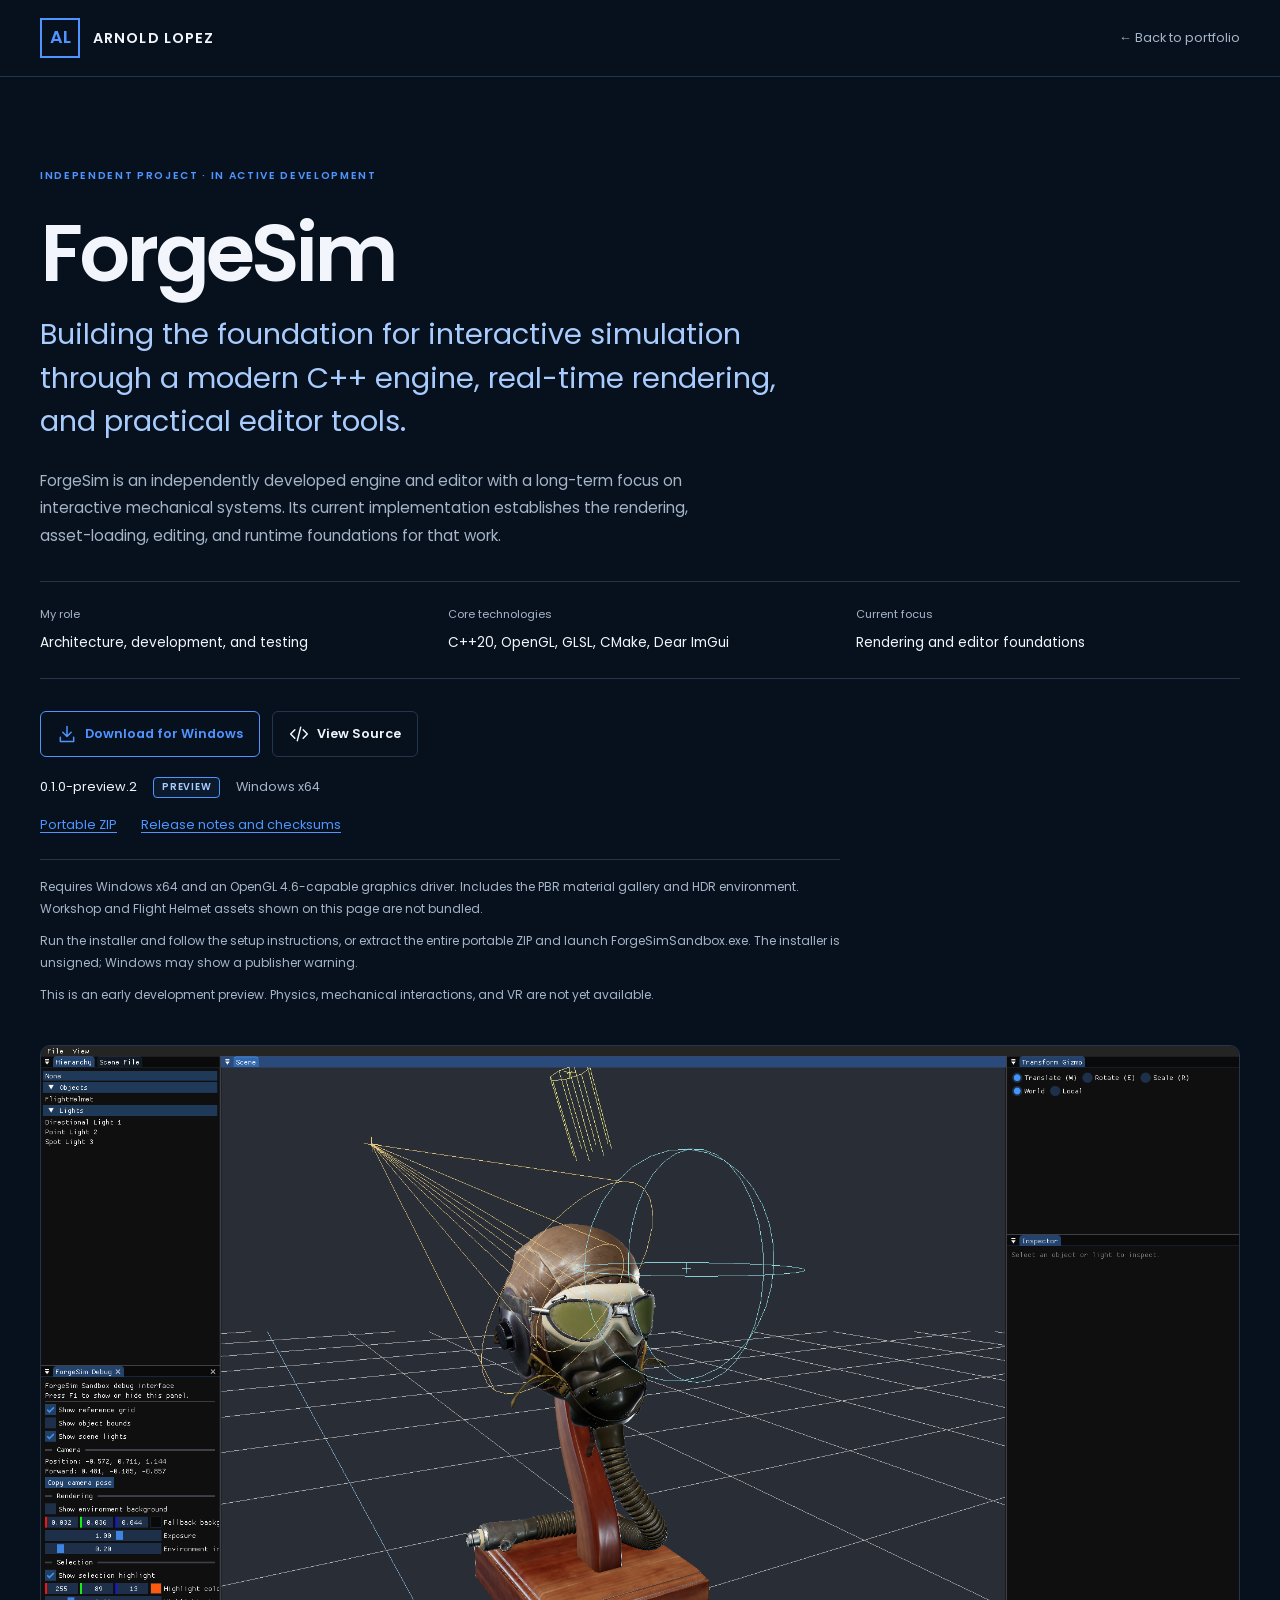
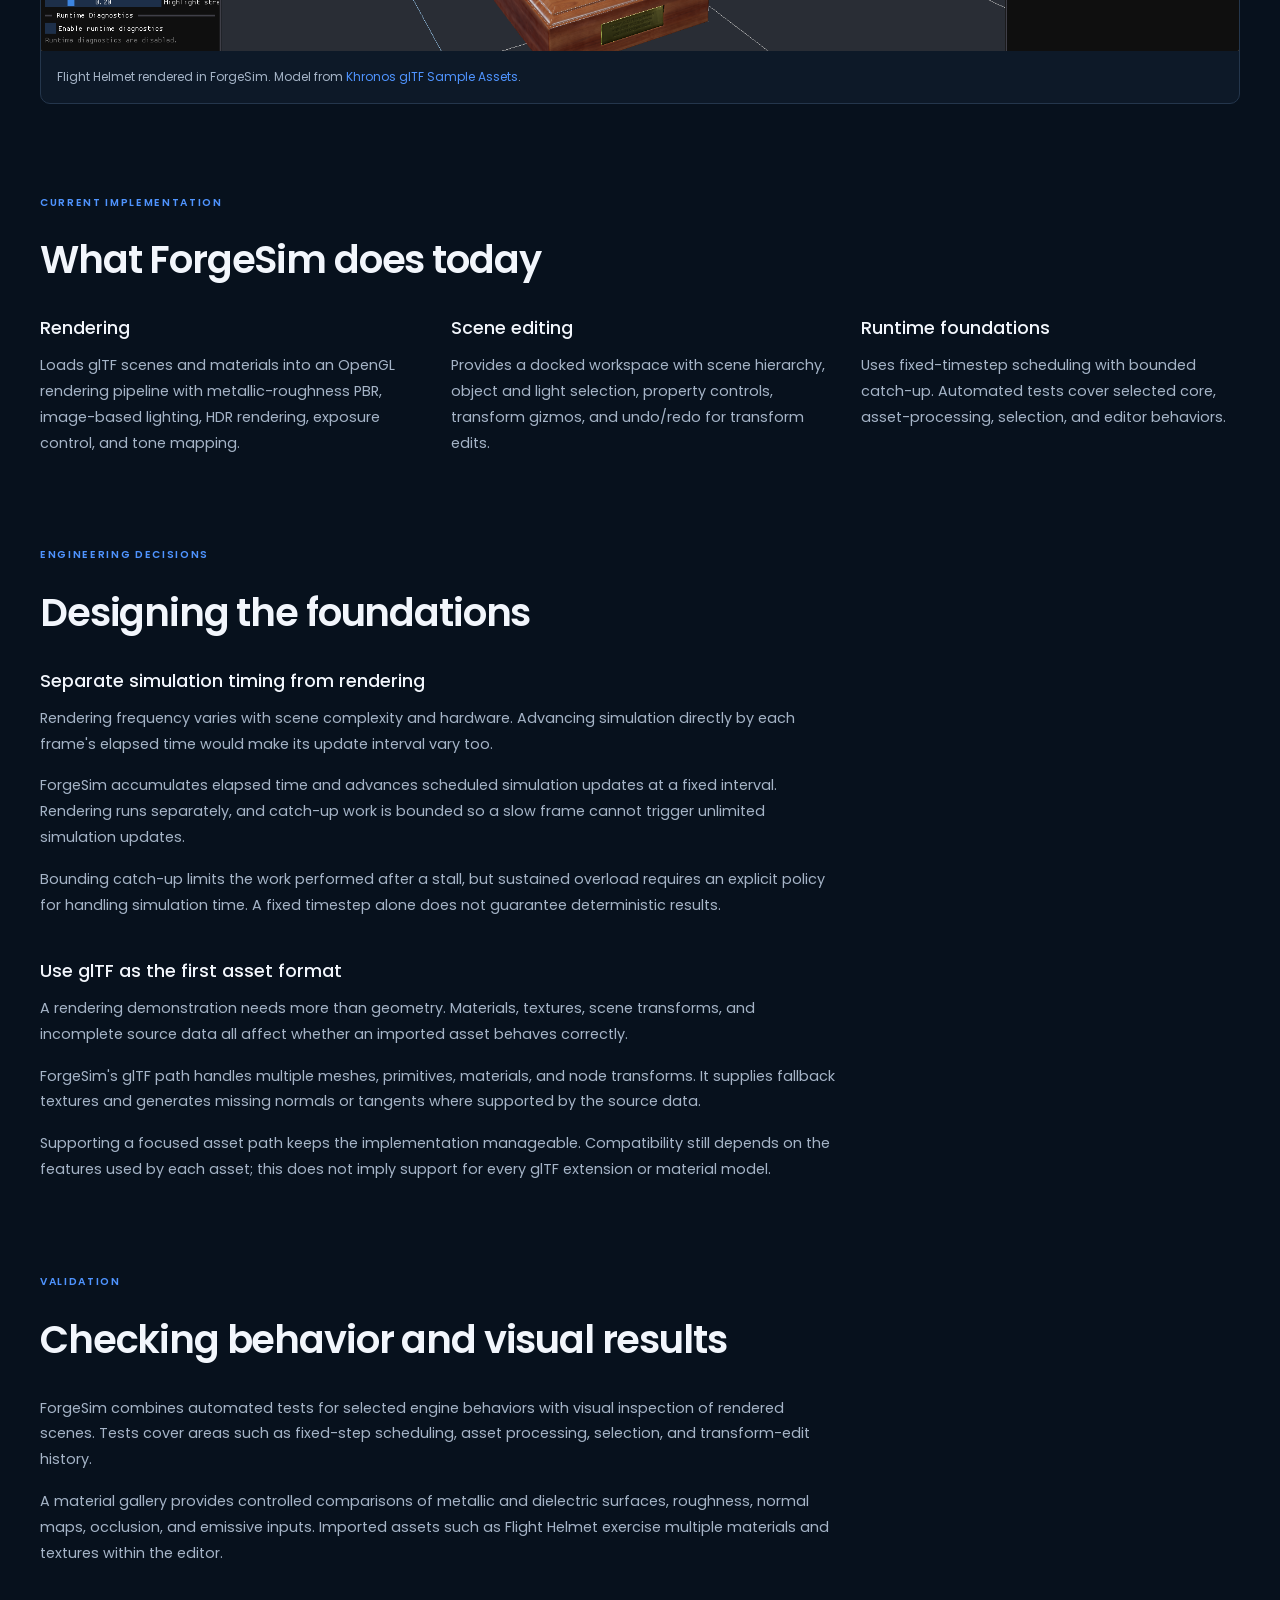
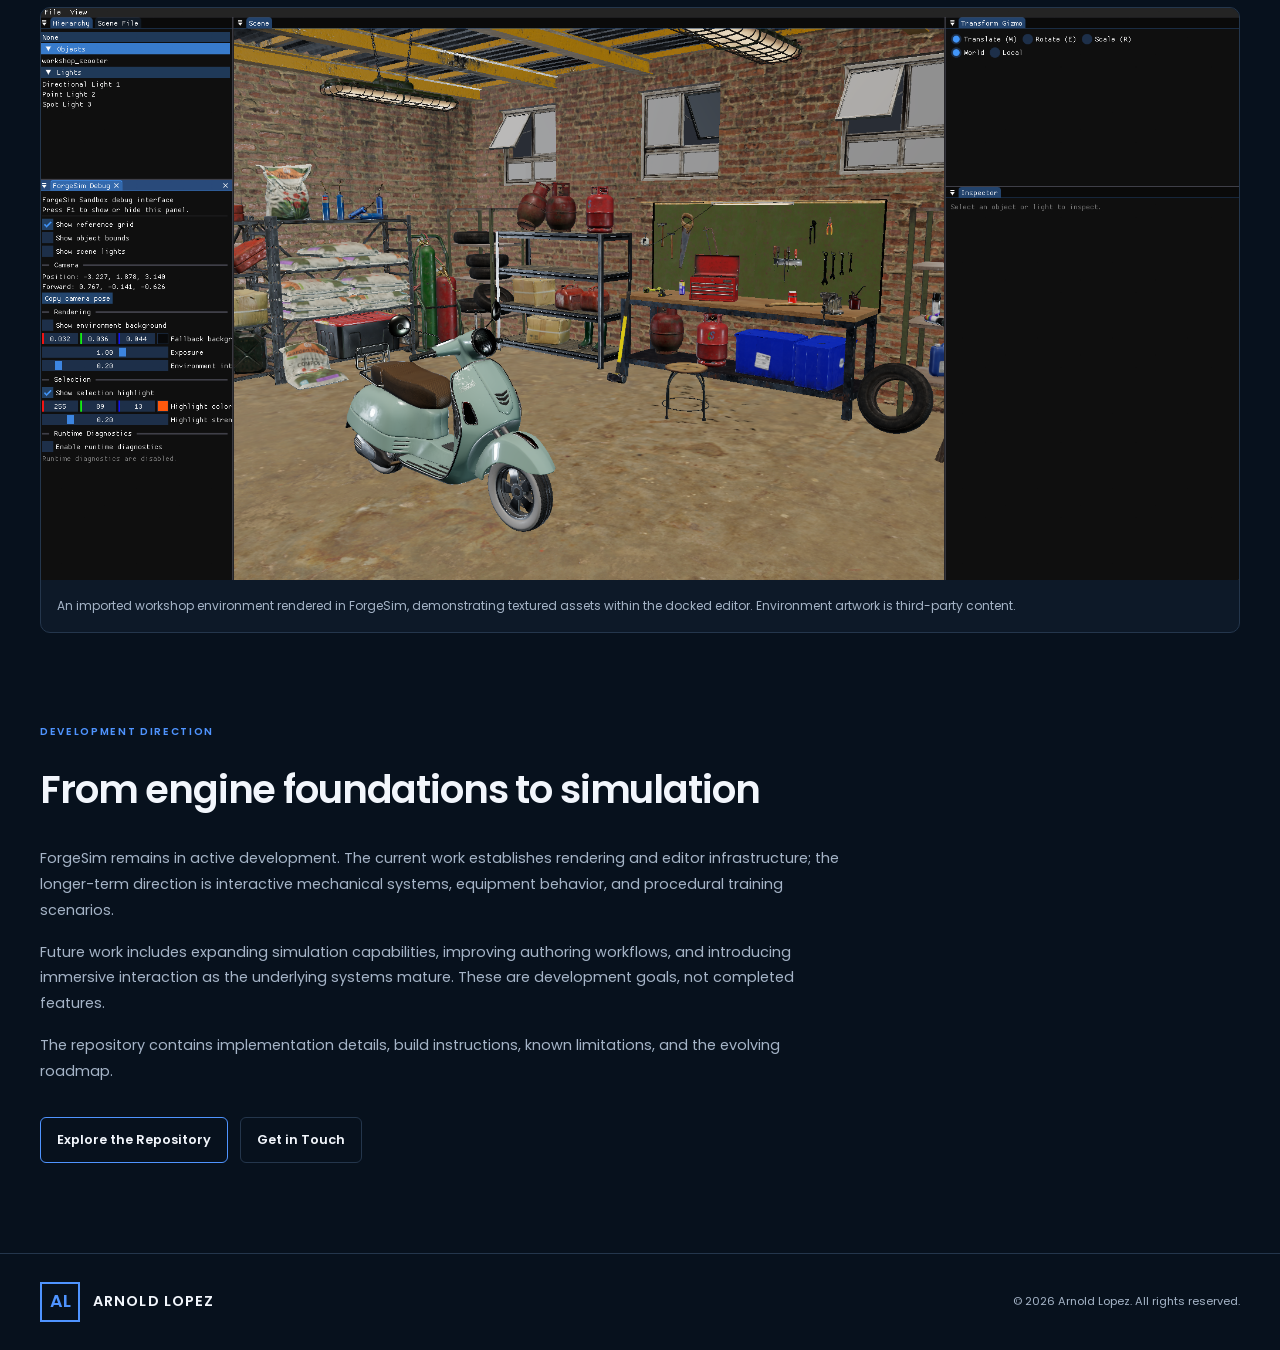
==== projects/forgesim/index.html @ 46ce9594 "Adds download button to dedicated ForgeSim page" ====
<!DOCTYPE html>
<html lang="en">
<head>
    <!-- Google tag (gtag.js) -->
    <script async src="https://www.googletagmanager.com/gtag/js?id=G-CKP7PVN714"></script>
    <script>
    window.dataLayer = window.dataLayer || [];
    function gtag(){dataLayer.push(arguments);}
    gtag('js', new Date());

    gtag('config', 'G-CKP7PVN714');
    </script>
    <meta charset="UTF-8" />
    <meta name="viewport" content="width=device-width, initial-scale=1.0" />

    <title>ForgeSim | Arnold Lopez</title>

    <meta
    name="description"
    content="Inside ForgeSim: a modern C++ real-time engine and editor exploring rendering, interactive simulation, and developer tooling."
    />

    <meta name="theme-color" content="#07111d" />

    <link
    rel="canonical"
    href="https://lopezdeveloper.net/projects/forgesim/"
    />

    <link
    rel="icon"
    href="../../assets/favicon.svg"
    type="image/svg+xml"
    />

    <link rel="stylesheet" href="../../style.css" />
    <link rel="stylesheet" href="../../mediaqueries.css" />

    <meta property="og:type" content="website" />
    <meta property="og:site_name" content="Arnold Lopez" />
    <meta property="og:title" content="ForgeSim | Arnold Lopez" />
    <meta
    property="og:description"
    content="A modern C++ engine and editor exploring real-time rendering, interactive simulation, and developer tooling."
    />
    <meta
    property="og:url"
    content="https://lopezdeveloper.net/projects/forgesim/"
    />
    <meta
    property="og:image"
    content="https://lopezdeveloper.net/assets/forgesim-workshop.png"
    />
    <meta
    property="og:image:alt"
    content="Workshop environment rendered in the ForgeSim editor."
    />

    <meta name="twitter:card" content="summary_large_image" />
    <meta name="twitter:title" content="ForgeSim | Arnold Lopez" />
    <meta
    name="twitter:description"
    content="A modern C++ engine and editor exploring rendering, simulation, and developer tooling."
    />
    <meta
    name="twitter:image"
    content="https://lopezdeveloper.net/assets/forgesim-workshop.png"
    />
    <meta
    name="twitter:image:alt"
    content="Workshop environment rendered in the ForgeSim editor."
    />
</head>

<body>
  <a class="skip-link" href="#main-content">Skip to content</a>

  <header class="site-header">
    <div class="container header-inner">
      <a
        class="brand"
        href="../../index.html#profile"
        aria-label="Arnold Lopez home"
      >
        <span class="brand-mark" aria-hidden="true">AL</span>
        <span class="brand-name">Arnold Lopez</span>
      </a>

      <a class="case-back-link" href="../../index.html#forgesim">
        <span aria-hidden="true">←</span> Back to portfolio
      </a>
    </div>
  </header>

  <main id="main-content" tabindex="-1">
    <section class="case-intro" aria-labelledby="case-title">
      <div class="container">
        <p class="section-eyebrow">
          Independent project · In active development
        </p>

        <h1 id="case-title">ForgeSim</h1>

        <p class="case-summary">
          Building the foundation for interactive simulation
          through a modern C++ engine, real-time rendering,
          and practical editor tools.
        </p>

        <p class="case-description">
          ForgeSim is an independently developed engine and editor
          with a long-term focus on interactive mechanical systems.
          Its current implementation establishes the rendering,
          asset-loading, editing, and runtime foundations for that work.
        </p>

        <dl class="case-facts">
          <div>
            <dt>My role</dt>
            <dd>Architecture, development, and testing</dd>
          </div>

          <div>
            <dt>Core technologies</dt>
            <dd>C++20, OpenGL, GLSL, CMake, Dear ImGui</dd>
          </div>

          <div>
            <dt>Current focus</dt>
            <dd>Rendering and editor foundations</dd>
          </div>
        </dl>

        <div
          id="download"
          class="download-block"
          role="region"
          aria-label="Download ForgeSim preview"
        >
          <div class="hero-actions">
            <a
              class="hero-button hero-button-primary download-button"
              href="https://github.com/L0932/ForgeSim/releases/download/v0.1.0-preview.2/ForgeSim-0.1.0-preview.2-Windows-AMD64-Setup.exe"
            >
              <svg
                class="button-icon"
                xmlns="http://www.w3.org/2000/svg"
                width="20"
                height="20"
                viewBox="0 0 24 24"
                fill="none"
                stroke="currentColor"
                stroke-width="1.8"
                stroke-linecap="round"
                stroke-linejoin="round"
                aria-hidden="true"
                focusable="false"
              >
                <path d="M12 3v12m-5-5 5 5 5-5" />
                <path d="M4 16v5h16v-5" />
              </svg>
              Download for Windows
            </a>

            <a
              class="hero-button hero-button-secondary"
              href="https://github.com/L0932/ForgeSim"
              target="_blank"
              rel="noopener noreferrer"
            >
              <svg
                class="button-icon"
                xmlns="http://www.w3.org/2000/svg"
                width="20"
                height="20"
                viewBox="0 0 24 24"
                fill="none"
                stroke="currentColor"
                stroke-width="1.8"
                stroke-linecap="round"
                stroke-linejoin="round"
                aria-hidden="true"
                focusable="false"
              >
                <path d="m7 7-5 5 5 5m10-10 5 5-5 5M14 4l-4 16" />
              </svg>
              View Source
            </a>
          </div>

          <p class="download-meta">
            <span class="download-version">0.1.0-preview.2</span>
            <span class="preview-badge">Preview</span>
            <span>Windows x64</span>
          </p>

          <ul class="download-links" aria-label="Additional download resources">
            <li>
              <a
                href="https://github.com/L0932/ForgeSim/releases/download/v0.1.0-preview.2/ForgeSim-0.1.0-preview.2-Windows-AMD64.zip"
              >
                Portable ZIP
              </a>
            </li>
            <li>
              <a
                href="https://github.com/L0932/ForgeSim/releases/tag/v0.1.0-preview.2"
                target="_blank"
                rel="noopener noreferrer"
              >
                Release notes and checksums
              </a>
            </li>
          </ul>

          <div class="download-details">
            <p>
              Requires Windows x64 and an OpenGL 4.6-capable graphics driver.
              Includes the PBR material gallery and HDR environment.
              Workshop and Flight Helmet assets shown on this page are not bundled.
            </p>

            <p>
              Run the installer and follow the setup instructions, or extract
              the entire portable ZIP and launch ForgeSimSandbox.exe.
              The installer is unsigned; Windows may show a publisher warning.
            </p>

            <p>
              This is an early development preview. Physics, mechanical
              interactions, and VR are not yet available.
            </p>
          </div>
        </div>

        <figure class="case-cover">
          <a
            class="case-image-link"
            href="../../assets/forgesim-editor.png"
            target="_blank"
            rel="noopener noreferrer"
            aria-label="Open ForgeSim Flight Helmet screenshot at full resolution in a new tab"
          >
            <img
              src="../../assets/forgesim-editor.png"
              alt="ForgeSim's docked editor displaying the Flight Helmet asset with scene hierarchy and property controls."
              fetchpriority="high"
            />
          </a>

          <figcaption>
            Flight Helmet rendered in ForgeSim.
            Model from
            <a
              href="https://github.com/KhronosGroup/glTF-Sample-Assets/tree/main/Models/FlightHelmet"
              target="_blank"
              rel="noopener noreferrer"
            >Khronos glTF Sample Assets</a>.
          </figcaption>
        </figure>
      </div>
    </section>

    <section class="case-section" aria-labelledby="capabilities-title">
      <div class="container">
        <p class="section-eyebrow">Current implementation</p>
        <h2 id="capabilities-title">What ForgeSim does today</h2>

        <div class="case-capabilities">
          <article>
            <h3>Rendering</h3>
            <p>
              Loads glTF scenes and materials into an OpenGL rendering
              pipeline with metallic-roughness PBR, image-based lighting,
              HDR rendering, exposure control, and tone mapping.
            </p>
          </article>

          <article>
            <h3>Scene editing</h3>
            <p>
              Provides a docked workspace with scene hierarchy, object
              and light selection, property controls, transform gizmos,
              and undo/redo for transform edits.
            </p>
          </article>

          <article>
            <h3>Runtime foundations</h3>
            <p>
              Uses fixed-timestep scheduling with bounded catch-up.
              Automated tests cover selected core, asset-processing,
              selection, and editor behaviors.
            </p>
          </article>
        </div>
      </div>
    </section>

    <section class="case-section" aria-labelledby="decisions-title">
      <div class="container">
        <p class="section-eyebrow">Engineering decisions</p>
        <h2 id="decisions-title">Designing the foundations</h2>

        <div class="case-decisions">
          <article class="case-decision">
            <h3>Separate simulation timing from rendering</h3>

            <p>
              Rendering frequency varies with scene complexity and
              hardware. Advancing simulation directly by each frame's
              elapsed time would make its update interval vary too.
            </p>

            <p>
              ForgeSim accumulates elapsed time and advances scheduled
              simulation updates at a fixed interval. Rendering runs
              separately, and catch-up work is bounded so a slow frame
              cannot trigger unlimited simulation updates.
            </p>

            <p>
              Bounding catch-up limits the work performed after a stall,
              but sustained overload requires an explicit policy for
              handling simulation time. A fixed timestep alone does
              not guarantee deterministic results.
            </p>
          </article>

          <article class="case-decision">
            <h3>Use glTF as the first asset format</h3>

            <p>
              A rendering demonstration needs more than geometry.
              Materials, textures, scene transforms, and incomplete
              source data all affect whether an imported asset behaves
              correctly.
            </p>

            <p>
              ForgeSim's glTF path handles multiple meshes, primitives,
              materials, and node transforms. It supplies fallback
              textures and generates missing normals or tangents
              where supported by the source data.
            </p>

            <p>
              Supporting a focused asset path keeps the implementation
              manageable. Compatibility still depends on the features
              used by each asset; this does not imply support for every
              glTF extension or material model.
            </p>
          </article>
        </div>
      </div>
    </section>

    <section class="case-section" aria-labelledby="validation-title">
      <div class="container">
        <p class="section-eyebrow">Validation</p>
        <h2 id="validation-title">Checking behavior and visual results</h2>

        <div class="case-prose">
          <p>
            ForgeSim combines automated tests for selected engine
            behaviors with visual inspection of rendered scenes.
            Tests cover areas such as fixed-step scheduling, asset
            processing, selection, and transform-edit history.
          </p>

          <p>
            A material gallery provides controlled comparisons of
            metallic and dielectric surfaces, roughness, normal maps,
            occlusion, and emissive inputs. Imported assets such as
            Flight Helmet exercise multiple materials and textures
            within the editor.
          </p>
        </div>

        <figure class="case-cover">
          <a
            class="case-image-link"
            href="../../assets/forgesim-workshop.png"
            target="_blank"
            rel="noopener noreferrer"
            aria-label="Open ForgeSim workshop screenshot at full resolution in a new tab"
          >
            <img
              src="../../assets/forgesim-workshop.png"
              alt="Workshop environment rendered in ForgeSim with a scooter, equipment, and docked editor panels."
              width="2042"
              height="975"
              loading="lazy"
            />
          </a>

          <figcaption>
            An imported workshop environment rendered in ForgeSim,
            demonstrating textured assets within the docked editor.
            Environment artwork is third-party content.
          </figcaption>
        </figure>
      </div>
    </section>

    <section class="case-section" aria-labelledby="direction-title">
      <div class="container">
        <p class="section-eyebrow">Development direction</p>
        <h2 id="direction-title">From engine foundations to simulation</h2>

        <div class="case-prose">
          <p>
            ForgeSim remains in active development. The current work
            establishes rendering and editor infrastructure; the
            longer-term direction is interactive mechanical systems,
            equipment behavior, and procedural training scenarios.
          </p>

          <p>
            Future work includes expanding simulation capabilities,
            improving authoring workflows, and introducing immersive
            interaction as the underlying systems mature. These are
            development goals, not completed features.
          </p>

          <p>
            The repository contains implementation details, build
            instructions, known limitations, and the evolving roadmap.
          </p>
        </div>

        <div class="hero-actions case-actions">
          <a
            class="hero-button hero-button-primary"
            href="https://github.com/L0932/ForgeSim"
            target="_blank"
            rel="noopener noreferrer"
          >
            Explore the Repository
          </a>

          <a
            class="hero-button hero-button-secondary"
            href="../../index.html#contact"
          >
            Get in Touch
          </a>
        </div>
      </div>
    </section>
  </main>

  <footer class="site-footer">
    <div class="container footer-inner">
      <a class="brand" href="../../index.html#profile">
        <span class="brand-mark" aria-hidden="true">AL</span>
        <span class="brand-name">Arnold Lopez</span>
      </a>

      <p class="footer-copyright">
        © 2026 Arnold Lopez. All rights reserved.
      </p>
    </div>
  </footer>
</body>
</html>
---- style.css ----
/* GENERAL */
@import url("https://fonts.googleapis.com/css2?family=Poppins:wght@300;400;500;600&display=swap");

:root {
  --color-bg: #07111d;
  --color-surface: #0d1928;
  --color-border: #24364c;
  --color-text: #f2f6fc;
  --color-muted: #a5b4c7;
  --color-accent: #4f94ff;
  --color-highlight: #a9ccff;

  --content-width: 1200px;
  --panel-radius: 10px;
}

* {
  margin: 0;
  padding: 0;
}

*,
*::before,
*::after {
  box-sizing: border-box;
}

html {
  scroll-behavior: smooth;
}

body {
  font-family: "Poppins", sans-serif;
  background: var(--color-bg);
  color: var(--color-text);
}

p {
  color: var(--color-muted);
}

a {
  color: var(--color-accent);
  text-decoration: none;
}

a:hover {
  color: var(--color-text);
  text-decoration: underline;
  text-underline-offset: 0.2em;
}

section {
  scroll-margin-top: 6rem;
}

.container {
  width: min(var(--content-width), calc(100% - 3rem));
  margin-inline: auto;
}

:focus-visible {
  outline: 2px solid var(--color-accent);
  outline-offset: 4px;
}

.section-eyebrow {
  margin-bottom: 1.5rem;
  color: var(--color-accent);
  font-size: 0.65rem;
  font-weight: 600;
  letter-spacing: 0.16em;
  line-height: 1.8;
  text-transform: uppercase;
}

/* HEADER */
.site-header {
  position: sticky;
  top: 0;
  z-index: 1000;
  background: var(--color-bg);
  border-bottom: 1px solid var(--color-border);
}

.header-inner {
  min-height: 76px;
  display: flex;
  align-items: center;
  justify-content: space-between;
  gap: 1.5rem;
}

.brand {
  display: inline-flex;
  align-items: center;
  gap: 0.8rem;
  color: var(--color-text);
}

.brand:hover {
  color: var(--color-text);
  text-decoration: none;
}

.brand-mark {
  display: grid;
  place-items: center;
  flex-shrink: 0;
  width: 40px;
  aspect-ratio: 1;
  border: 2px solid var(--color-accent);
  color: var(--color-accent);
  font-size: 1.1rem;
  font-weight: 600;
  line-height: 1;
}

.brand-name {
  font-size: 0.9rem;
  font-weight: 600;
  letter-spacing: 0.08em;
  text-transform: uppercase;
}

.primary-navigation {
  display: flex;
  align-items: center;
  gap: 1.75rem;
}

.primary-navigation a {
  color: var(--color-muted);
  font-size: 0.9rem;
}

.primary-navigation a:hover {
  color: var(--color-text);
  text-decoration: none;
}

.menu-toggle {
  padding: 0.5rem 0.75rem;
  border: 1px solid var(--color-border);
  border-radius: 6px;
  background: var(--color-surface);
  color: var(--color-text);
  font: inherit;
  cursor: pointer;
}

.menu-toggle[hidden],
.primary-navigation[hidden] {
  display: none;
}

/* SHARED BUTTONS */
.hero-button {
  display: inline-flex;
  align-items: center;
  justify-content: center;
  gap: 0.5rem;
  min-height: 46px;
  padding: 0.75rem 1rem;
  border: 1px solid transparent;
  border-radius: 6px;
  font-size: 0.8rem;
  font-weight: 600;
}

.hero-button-primary {
  border-color: var(--color-accent);
  background: transparent;
  color: var(--color-text);
}

.hero-button-primary:hover {
  border-color: #80b2ff;
  background: rgb(79 148 255 / 12%);
  color: var(--color-text);
  text-decoration: none;
}

.hero-button-secondary {
  border-color: var(--color-border);
  color: var(--color-text);
}

.hero-button-secondary:hover {
  border-color: var(--color-accent);
  background: var(--color-surface);
  color: var(--color-text);
  text-decoration: none;
}

/* HERO */
.hero {
  margin: 0;
  min-height: auto;
  height: auto;
  padding-block: clamp(3rem, 8vw, 7rem);
}

.hero-layout {
  display: grid;
  grid-template-columns: minmax(0, 0.9fr) minmax(0, 1.1fr);
  align-items: center;
  gap: clamp(2rem, 5vw, 4rem);
}

.hero-copy {
  min-width: 0;
}

.hero-eyebrow {
  margin-bottom: 1.25rem;
  color: var(--color-accent);
  font-size: 0.65rem;
  font-weight: 600;
  letter-spacing: 0.14em;
  line-height: 1.8;
  text-transform: uppercase;
}

.hero h1 {
  margin-bottom: 0.75rem;
  font-size: clamp(2.5rem, 4.5vw, 4rem);
  font-weight: 600;
  letter-spacing: -0.045em;
  line-height: 1.1;
}

.hero-role {
  margin-bottom: 1.25rem;
  color: var(--color-highlight);
  font-size: clamp(1.25rem, 2.2vw, 1.8rem);
  font-weight: 500;
  line-height: 1.3;
}

.hero-description {
  max-width: 52ch;
  margin-bottom: 1.75rem;
  font-size: 0.95rem;
  line-height: 1.8;
}

.hero-actions {
  display: flex;
  flex-wrap: wrap;
  gap: 0.75rem;
}

.hero-socials {
  display: flex;
  gap: 1.25rem;
  margin-top: 1.5rem;
}

.hero-socials a {
  color: var(--color-muted);
  font-size: 0.8rem;
}

.hero-socials a:hover {
  color: var(--color-text);
  text-decoration: none;
}

.hero-preview {
  min-width: 0;
  margin: 0;
  overflow: hidden;
  border: 1px solid var(--color-border);
  border-radius: var(--panel-radius);
  background: var(--color-surface);
  box-shadow: 0 24px 64px rgb(0 0 0 / 25%);
}

.preview-header {
  display: flex;
  align-items: center;
  justify-content: space-between;
  gap: 1rem;
  padding: 0.75rem 1rem;
  border-bottom: 1px solid var(--color-border);
  font-size: 0.75rem;
  font-weight: 500;
}

.preview-status {
  color: var(--color-muted);
  font-size: 0.65rem;
}

.hero-preview img {
  display: block;
  width: 100%;
  height: auto;
}

.hero-preview figcaption {
  padding: 0.75rem 1rem;
  border-top: 1px solid var(--color-border);
  color: var(--color-muted);
  font-size: 0.65rem;
  line-height: 1.6;
}

/* TECHNOLOGIES */
.technology-strip {
  border-block: 1px solid var(--color-border);
  background: var(--color-surface);
}

.technology-strip-inner {
  display: flex;
  align-items: center;
  gap: 2rem;
  padding-block: 1.25rem;
}

.technology-label {
  flex: 0 0 150px;
  font-size: 0.65rem;
  font-weight: 500;
  letter-spacing: 0.12em;
  line-height: 1.6;
  text-transform: uppercase;
}

.technology-list {
  display: flex;
  flex-wrap: wrap;
  align-items: center;
  justify-content: space-between;
  gap: 1.25rem 1.75rem;
  min-width: 0;
  margin: 0;
  padding: 0;
  list-style: none;
}

.technology-list li {
  display: inline-flex;
  align-items: center;
  gap: 0.5rem;
  color: var(--color-text);
  font-size: 0.85rem;
  font-weight: 500;
  white-space: nowrap;
}

.technology-list img {
  display: block;
  width: 28px;
  height: 28px;
  object-fit: contain;
  flex-shrink: 0;
}

/* FEATURED PROJECT */
.featured-project {
  margin: 0;
  min-height: auto;
  height: auto;
  padding-block: clamp(3rem, 7vw, 6rem);
}

.featured-project-layout {
  display: grid;
  grid-template-columns: minmax(0, 0.8fr) minmax(0, 1.2fr);
  align-items: center;
  gap: clamp(2rem, 5vw, 4rem);
}

.featured-project-copy {
  min-width: 0;
}

.featured-project-copy h2 {
  margin-bottom: 0.75rem;
  font-size: clamp(2rem, 4vw, 3rem);
  font-weight: 600;
  letter-spacing: -0.04em;
  line-height: 1.15;
}

.project-status {
  margin-bottom: 1rem;
  color: var(--color-highlight);
  font-size: 0.8rem;
}

.featured-project-description {
  margin-bottom: 1.5rem;
  font-size: 0.9rem;
  line-height: 1.8;
}

.featured-project-image {
  min-width: 0;
  margin: 0;
  overflow: hidden;
  border: 1px solid var(--color-border);
  border-radius: var(--panel-radius);
  background: var(--color-surface);
}

.featured-project-image img {
  display: block;
  width: 100%;
  height: auto;
}

.featured-project-image figcaption {
  padding: 0.75rem 1rem;
  color: var(--color-muted);
  font-size: 0.65rem;
  line-height: 1.7;
}

.featured-project-image a {
  color: var(--color-highlight);
}

.featured-project-image a:hover {
  color: var(--color-text);
}

.project-highlights {
  display: grid;
  grid-template-columns: repeat(3, minmax(0, 1fr));
  gap: 2rem;
  margin-top: 3rem;
  padding-top: 1.75rem;
  border-top: 1px solid var(--color-border);
}

.project-highlight {
  min-width: 0;
  padding: 0;
  border: 0;
}

.project-highlight h3 {
  margin-bottom: 0.5rem;
  font-size: 1rem;
  font-weight: 500;
}

.project-highlight p {
  font-size: 0.8rem;
  line-height: 1.8;
}

/* PROFESSIONAL EXPERIENCE */
#experience.professional-experience {
  margin: 0;
  min-height: auto;
  height: auto;
  padding-block: 0 clamp(3rem, 7vw, 6rem);
}

.experience-grid {
  display: grid;
  grid-template-columns: repeat(2, minmax(0, 1fr));
  gap: 2rem;
}

#experience .experience-entry {
  display: block;
  min-width: 0;
  padding: 1.75rem;
  border: 1px solid var(--color-border);
  border-radius: var(--panel-radius);
  background: var(--color-surface);
  text-align: left;
}

.experience-entry h2 {
  margin-bottom: 0.75rem;
  font-size: 1.2rem;
  font-weight: 500;
  line-height: 1.4;
}

.experience-entry .experience-focus {
  margin-bottom: 1.25rem;
  color: var(--color-highlight);
  font-size: 0.75rem;
  line-height: 1.7;
}

.experience-entry p {
  font-size: 0.85rem;
  line-height: 1.8;
}

.experience-entry p + p {
  margin-top: 0.75rem;
}

/* EARLIER PROJECTS */
#projects.earlier-projects {
  margin: 0;
  min-height: auto;
  height: auto;
  padding-block: 0 clamp(3rem, 7vw, 6rem);
}

.earlier-project-grid {
  display: grid;
  grid-template-columns: repeat(2, minmax(0, 1fr));
  gap: 1.5rem;
}

.earlier-project-card {
  display: flex;
  flex-direction: column;
  min-width: 0;
  overflow: hidden;
  border: 1px solid var(--color-border);
  border-radius: var(--panel-radius);
  background: var(--color-surface);
}

.earlier-project-image {
  display: block;
  flex-shrink: 0;
  width: 100%;
  height: 160px;
  min-height: 0;
  aspect-ratio: auto;
  object-fit: cover;
  border-right: 0;
  border-bottom: 1px solid var(--color-border);
}

.earlier-project-copy {
  flex: 1;
  min-width: 0;
  padding: 1.25rem;
}

.earlier-project-copy h2 {
  margin-bottom: 0.75rem;
  font-size: 1.25rem;
  font-weight: 500;
  line-height: 1.3;
}

.earlier-project-copy p {
  margin-bottom: 1.25rem;
  font-size: 0.85rem;
  line-height: 1.8;
}

.project-links {
  display: flex;
  flex-wrap: wrap;
  gap: 1rem 1.5rem;
}

.project-links a {
  color: var(--color-highlight);
  font-size: 0.8rem;
  font-weight: 500;
}

.project-links a:hover {
  color: var(--color-text);
}

/* SERVICES */
.services-section {
  margin: 0;
  min-height: auto;
  height: auto;
  padding-block: 0 clamp(3rem, 7vw, 6rem);
}

.services-heading {
  margin-bottom: 0.75rem;
  font-size: clamp(1.75rem, 3vw, 2.5rem);
  font-weight: 600;
  letter-spacing: -0.03em;
  line-height: 1.2;
}

.services-intro {
  max-width: 60ch;
  margin-bottom: 2rem;
  font-size: 0.9rem;
  line-height: 1.8;
}

.services-grid {
  display: grid;
  grid-template-columns: repeat(3, minmax(0, 1fr));
  gap: 1.5rem;
  margin-bottom: 2rem;
}

.service-card {
  display: block;
  min-width: 0;
  padding: 1.5rem;
  border: 1px solid var(--color-border);
  border-radius: var(--panel-radius);
  background: var(--color-surface);
  text-align: left;
}

.service-card h3 {
  margin-bottom: 0.75rem;
  font-size: 1.05rem;
  font-weight: 500;
  line-height: 1.4;
}

.service-card p,
.service-card li {
  color: var(--color-muted);
  font-size: 0.8rem;
  line-height: 1.8;
}

.service-card ul {
  display: grid;
  gap: 0.5rem;
  margin-top: 1.25rem;
  padding-left: 1.1rem;
}

.service-card li::marker {
  color: var(--color-accent);
}

/* ABOUT */
#about.about-section {
  margin: 0;
  min-height: auto;
  height: auto;
  padding: 0 0 clamp(3rem, 7vw, 6rem);
}

.about-layout {
  display: grid;
  grid-template-columns: minmax(0, 280px) minmax(0, 1fr);
  align-items: center;
  gap: clamp(2rem, 5vw, 4rem);
}

.about-portrait {
  display: block;
  width: 100%;
  aspect-ratio: 4 / 5;
  object-fit: cover;
  object-position: center;
  border: 1px solid var(--color-border);
  border-radius: var(--panel-radius);
}

.about-copy {
  min-width: 0;
  max-width: 65ch;
}

.about-copy h2 {
  margin-bottom: 1rem;
  font-size: clamp(1.75rem, 3vw, 2.5rem);
  font-weight: 600;
  letter-spacing: -0.03em;
  line-height: 1.2;
}

.about-copy p {
  margin-bottom: 1rem;
  font-size: 0.9rem;
  line-height: 1.8;
  text-align: left;
}

.about-copy .about-education {
  margin-block: 1.5rem;
  color: var(--color-highlight);
  font-size: 0.8rem;
}

/* CONTACT */
#contact.contact-section {
  margin: 0;
  padding: 0 0 clamp(3rem, 7vw, 6rem);
  min-height: auto;
  height: auto;
}

.contact-panel {
  display: grid;
  grid-template-columns: minmax(0, 1.5fr) minmax(0, 1fr);
  align-items: center;
  gap: 3rem;
  padding: clamp(1.5rem, 4vw, 3rem);
  border: 1px solid var(--color-border);
  border-radius: var(--panel-radius);
  background: var(--color-surface);
}

.contact-copy {
  min-width: 0;
}

.contact-copy h2 {
  max-width: 24ch;
  margin-bottom: 1rem;
  font-size: clamp(1.5rem, 3vw, 2.25rem);
  font-weight: 600;
  letter-spacing: -0.03em;
  line-height: 1.25;
}

.contact-copy > p:not(.section-eyebrow) {
  max-width: 55ch;
  margin-bottom: 1.5rem;
  font-size: 0.85rem;
  line-height: 1.8;
}

.contact-links {
  display: grid;
  gap: 0.75rem;
  min-width: 0;
}

.contact-links a {
  padding-block: 0.5rem;
  color: var(--color-highlight);
  font-size: 0.85rem;
  overflow-wrap: anywhere;
}

.contact-links a:hover {
  color: var(--color-text);
}

/* FOOTER */
.site-footer {
  padding-block: 1.75rem;
  border-top: 1px solid var(--color-border);
}

.footer-inner {
  display: flex;
  flex-wrap: wrap;
  align-items: center;
  justify-content: space-between;
  gap: 1.5rem;
}

.back-to-top {
  color: var(--color-muted);
  font-size: 0.8rem;
}

.footer-copyright {
  font-size: 0.7rem;
  line-height: 1.7;
}

/* OPTIONAL MOTION */
@media (prefers-reduced-motion: no-preference) {
  a,
  .menu-toggle {
    transition:
      color 180ms ease,
      background-color 180ms ease,
      border-color 180ms ease;
  }
}

@media (prefers-reduced-motion: reduce) {
  html {
    scroll-behavior: auto;
  }
}

.skip-link {
  position: fixed;
  top: 1rem;
  left: 1rem;
  z-index: 2000;
  padding: 0.75rem 1rem;
  border-radius: 6px;
  background: var(--color-accent);
  color: var(--color-bg);
  font-weight: 600;
  transform: translateY(calc(-100% - 2rem));
}

.skip-link:focus {
  transform: translateY(0);
  color: var(--color-bg);
  text-decoration: none;
}

#main-content {
  scroll-margin-top: 6rem;
}

/* FORGESIM CASE STUDY */
.case-back-link {
  color: var(--color-muted);
  font-size: 0.8rem;
}

.case-intro {
  padding-block: clamp(3rem, 7vw, 6rem);
}

.case-intro h1 {
  margin-bottom: 1rem;
  font-size: clamp(3rem, 7vw, 5rem);
  font-weight: 600;
  letter-spacing: -0.05em;
  line-height: 1.1;
}

.case-summary {
  max-width: 42ch;
  margin-bottom: 1.5rem;
  color: var(--color-highlight);
  font-size: clamp(1.2rem, 2.5vw, 1.8rem);
  line-height: 1.5;
}

.case-description {
  max-width: 75ch;
  font-size: 0.95rem;
  line-height: 1.8;
}

.case-facts {
  display: grid;
  grid-template-columns: repeat(3, minmax(0, 1fr));
  gap: 1.5rem;
  margin-block: 2rem;
  padding-block: 1.5rem;
  border-block: 1px solid var(--color-border);
}

.case-facts > div {
  min-width: 0;
}

.case-facts dt {
  margin-bottom: 0.5rem;
  color: var(--color-muted);
  font-size: 0.7rem;
}

.case-facts dd {
  margin: 0;
  font-size: 0.85rem;
  line-height: 1.7;
}

.case-cover {
  margin: 2.5rem 0 0;
  overflow: hidden;
  border: 1px solid var(--color-border);
  border-radius: var(--panel-radius);
  background: var(--color-surface);
}

.case-cover img {
  display: block;
  width: 100%;
  height: auto;
}

.case-cover figcaption {
  padding: 1rem;
  color: var(--color-muted);
  font-size: 0.75rem;
  line-height: 1.7;
}

.case-section {
  padding-bottom: clamp(3rem, 7vw, 6rem);
}

.case-section h2 {
  margin-bottom: 2rem;
  font-size: clamp(1.75rem, 3vw, 2.5rem);
  font-weight: 600;
  letter-spacing: -0.03em;
  line-height: 1.25;
}

.case-capabilities {
  display: grid;
  grid-template-columns: repeat(3, minmax(0, 1fr));
  gap: 2rem;
}

.case-capabilities article {
  min-width: 0;
}

.case-capabilities h3,
.case-decision h3 {
  margin-bottom: 0.75rem;
  font-size: 1.1rem;
  font-weight: 500;
  line-height: 1.4;
}

.case-capabilities p,
.case-decision p {
  font-size: 0.9rem;
  line-height: 1.8;
}

.case-decisions {
  display: grid;
  gap: 2.5rem;
  max-width: 80ch;
}

.case-decision p + p {
  margin-top: 1rem;
}

.case-prose {
  max-width: 80ch;
}

.case-prose p {
  font-size: 0.9rem;
  line-height: 1.8;
}

.case-prose p + p {
  margin-top: 1rem;
}

.case-actions {
  margin-top: 2rem;
}

.case-image-link {
  display: block;
  cursor: zoom-in;
}

.case-image-link img {
  display: block;
  width: 100%;
  height: auto;
}

.technology-logo-light {
  filter: brightness(0) invert(1);
}

.technology-list img.technology-wordmark {
  width: 110px;
  height: 28px;
  object-fit: contain;
}

.project-link {
  display: inline-block;
  padding-block: 0.25rem;
  color: var(--color-muted);
  font-size: 0.8rem;
  font-weight: 500;
  text-decoration: none;
}

.project-link:hover {
  color: var(--color-text);
  text-decoration: underline;
  text-underline-offset: 0.25em;
  text-decoration-color: var(--color-accent);
}

/* FORGESIM DOWNLOADS */
.download-block {
  scroll-margin-top: 7rem;
}

.button-icon {
  display: block;
  flex: 0 0 auto;
}

.download-button {
  color: var(--color-accent);
}

.download-button:hover {
  color: var(--color-highlight);
}

.download-meta {
  display: flex;
  flex-wrap: wrap;
  align-items: center;
  gap: 0.65rem 1rem;
  margin-top: 1.25rem;
  font-size: 0.8rem;
  line-height: 1.6;
}

.download-version {
  color: var(--color-text);
}

.preview-badge {
  display: inline-flex;
  align-items: center;
  padding: 0.15rem 0.5rem;
  border: 1px solid var(--color-accent);
  border-radius: 4px;
  color: var(--color-highlight);
  background: rgb(79 148 255 / 7%);
  font-size: 0.6rem;
  font-weight: 600;
  letter-spacing: 0.08em;
  line-height: 1.5;
  text-transform: uppercase;
}

.download-links {
  display: flex;
  flex-wrap: wrap;
  gap: 0.5rem 1.5rem;
  margin: 0.75rem 0 0;
  padding: 0;
  list-style: none;
}

.download-links a {
  display: inline-block;
  padding-block: 0.35rem;
  font-size: 0.8rem;
  text-decoration: underline;
  text-underline-offset: 0.25em;
}

.download-details {
  max-width: 80ch;
  margin-top: 1.25rem;
  padding-top: 1rem;
  border-top: 1px solid var(--color-border);
}

.download-details p {
  font-size: 0.75rem;
  line-height: 1.8;
}

.download-details p + p {
  margin-top: 0.65rem;
}
---- mediaqueries.css ----
/* TABLET AND SMALL DESKTOP */
@media (max-width: 900px) {
  .hero-layout {
    grid-template-columns: 1fr;
    gap: 2.5rem;
  }

  .hero-copy {
    max-width: 640px;
  }

  .featured-project-layout {
    grid-template-columns: 1fr;
  }

  .earlier-project-grid {
    grid-template-columns: 1fr;
  }

  .services-grid {
    grid-template-columns: 1fr;
    gap: 1rem;
  }

  .contact-panel {
    grid-template-columns: 1fr;
    gap: 1.5rem;
  }

  .case-capabilities {
    grid-template-columns: 1fr;
    gap: 1.5rem;
  }
}

/* MOBILE NAVIGATION AND SECTION LAYOUTS */
@media (max-width: 700px) {
  .header-inner {
    flex-wrap: wrap;
    gap: 0;
    padding-block: 1rem;
  }

  .brand-name {
    font-size: 0.75rem;
  }

  .primary-navigation {
    width: 100%;
    flex-direction: column;
    align-items: stretch;
    gap: 0;
    padding-top: 1rem;
  }

  .primary-navigation a {
    padding: 0.75rem 0;
  }

  .technology-strip-inner {
    flex-direction: column;
    align-items: flex-start;
    gap: 1rem;
  }

  .technology-label {
    flex-basis: auto;
  }

  .technology-list {
    justify-content: flex-start;
    gap: 0.75rem 1.5rem;
  }

  .featured-project {
    padding-block: 3rem;
  }

  .project-highlights {
    grid-template-columns: 1fr;
    gap: 1.5rem;
  }

  .experience-grid {
    grid-template-columns: 1fr;
    gap: 1rem;
  }

  #experience.professional-experience {
    padding-block: 0 3rem;
  }

  #experience .experience-entry {
    padding: 1.25rem;
  }

  #projects.earlier-projects,
  .services-section,
  #about.about-section,
  #contact.contact-section {
    padding-block: 0 3rem;
  }

  .about-layout {
    grid-template-columns: 1fr;
    gap: 1.5rem;
  }

  .about-portrait {
    max-width: 240px;
  }

  .case-facts {
  grid-template-columns: 1fr;
}
}

/* SMALL PHONES */
@media (max-width: 600px) {
  .hero {
    padding-block: 2.5rem;
  }

  .hero-eyebrow {
    font-size: 0.6rem;
  }

  .hero-actions {
    flex-direction: column;
    align-items: stretch;
  }

  .hero-actions .hero-button {
    width: 100%;
  }

.earlier-project-image {
  height: 140px;
}

  .footer-inner {
    flex-direction: column;
    align-items: flex-start;
    gap: 1rem;
  }
}
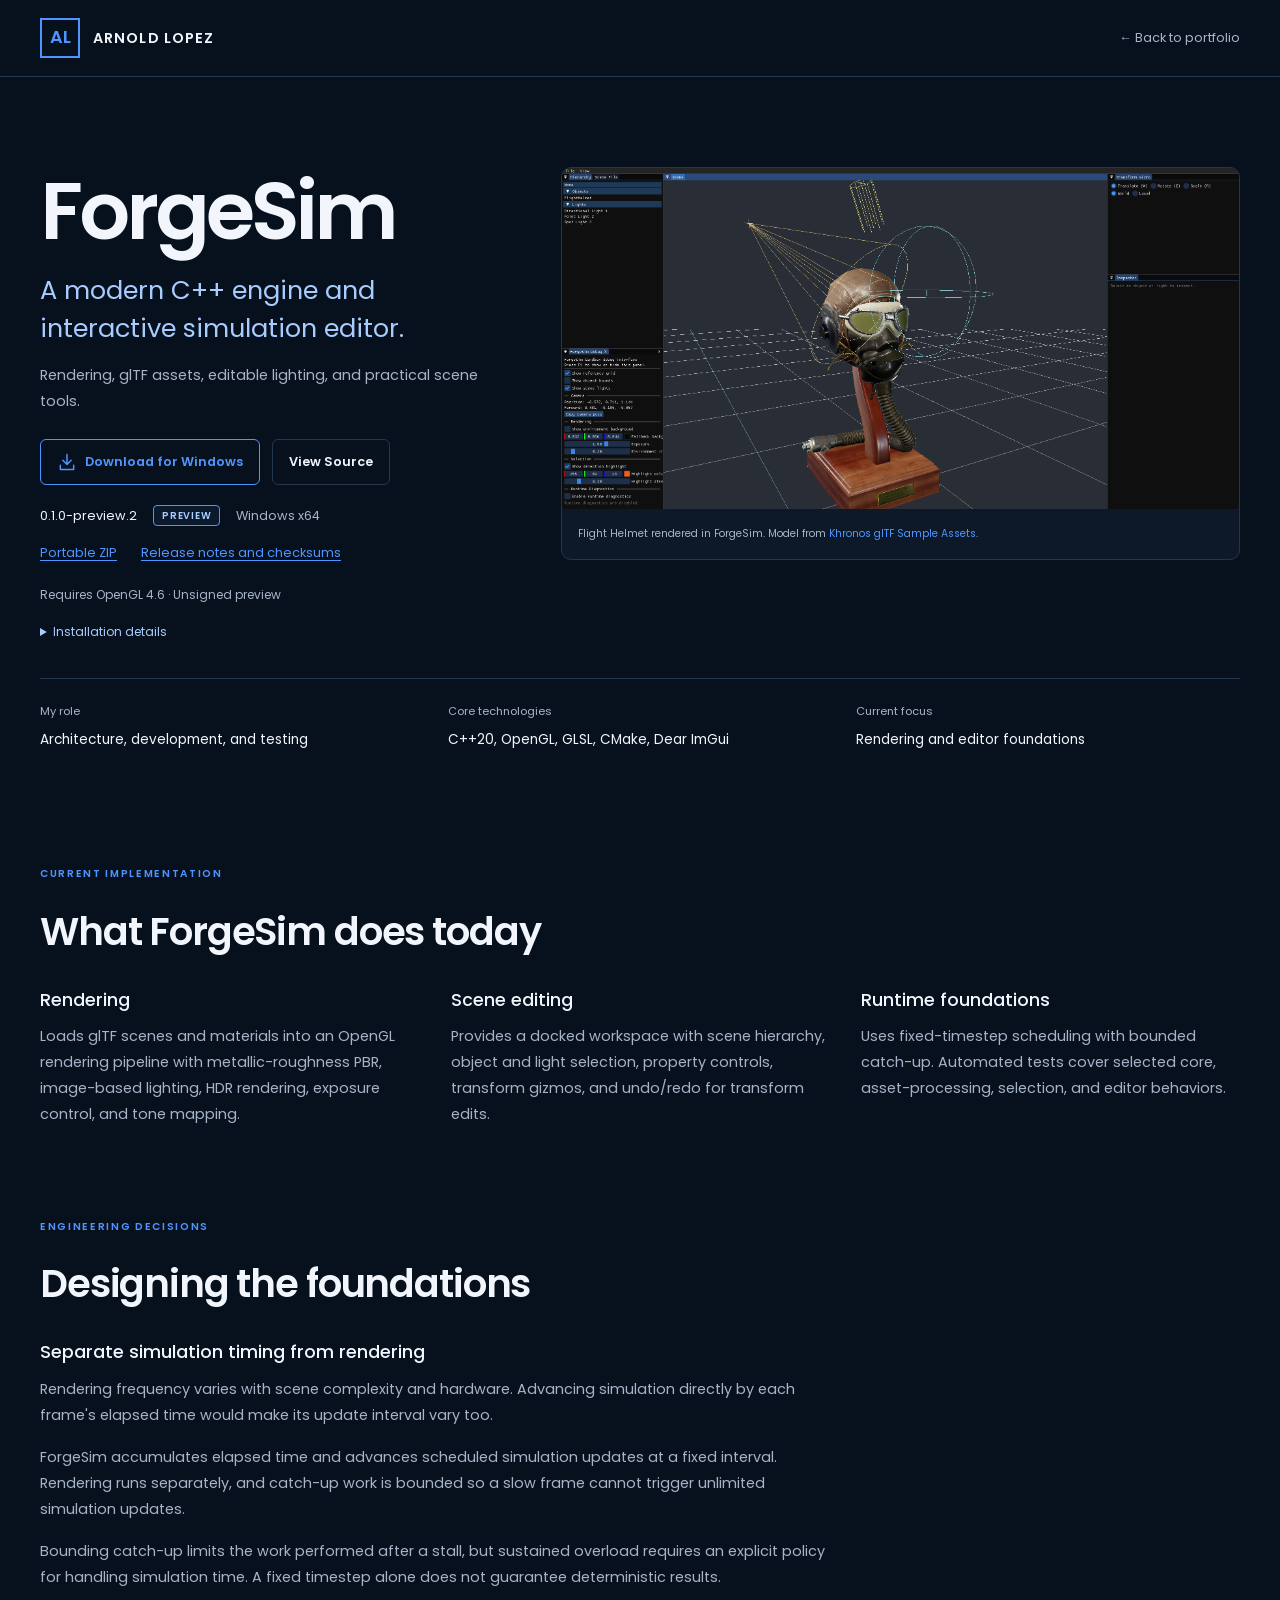
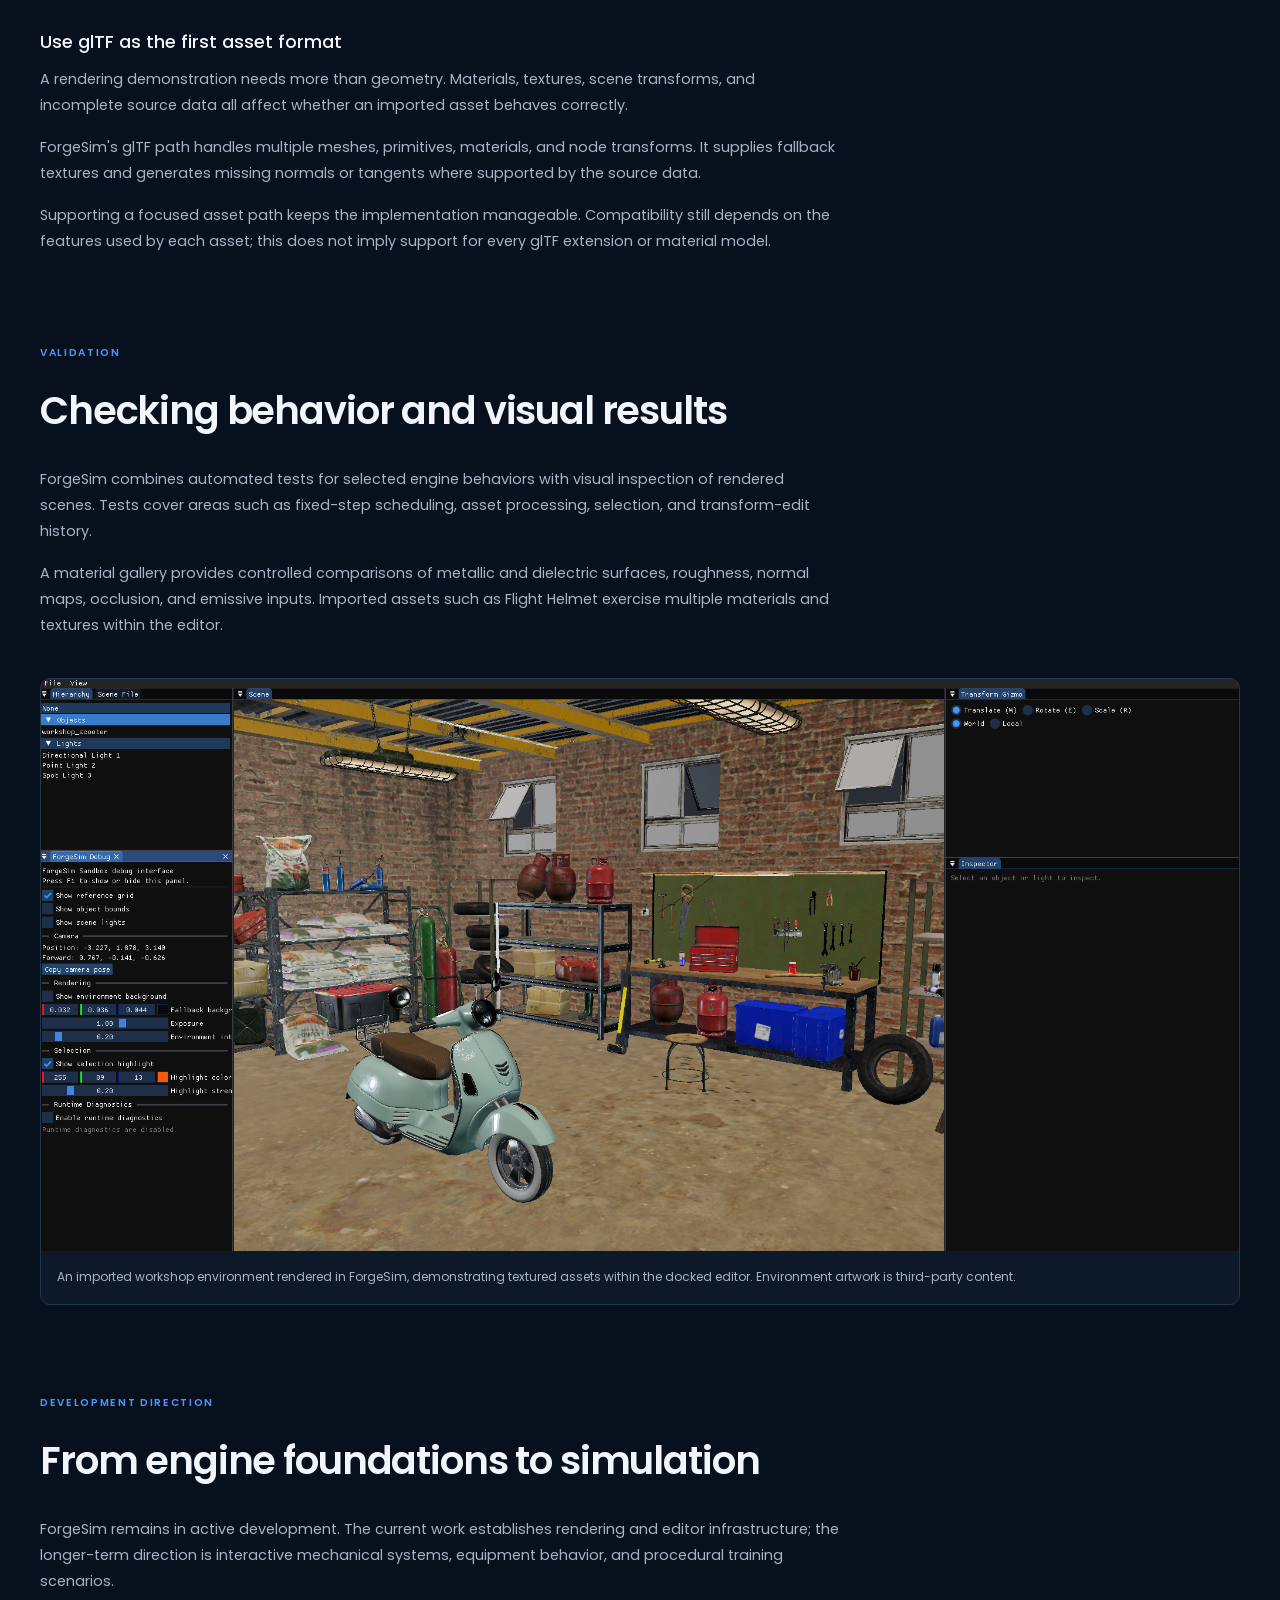
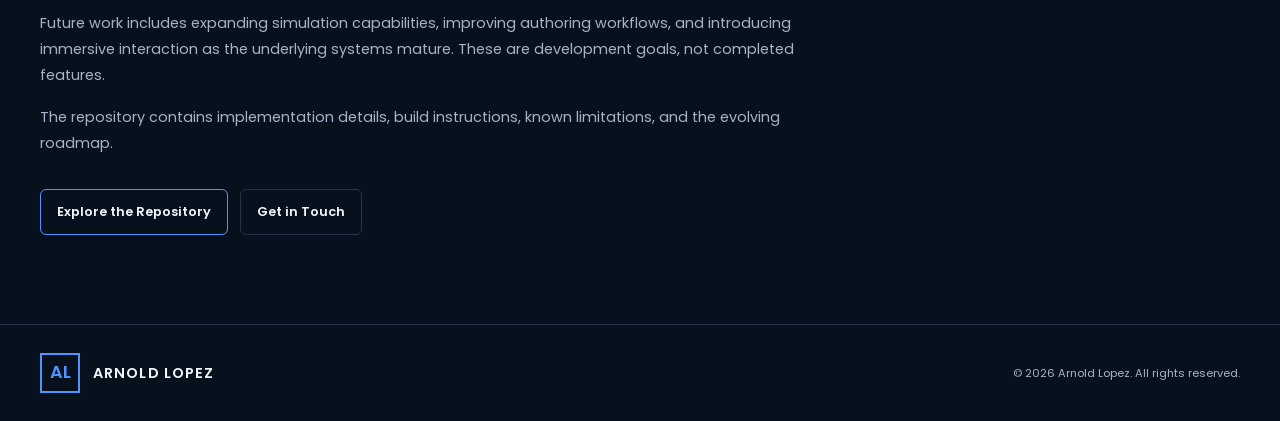
==== commit b5269bbc: "Formats download section in ForgeSim page" ====
--- a/projects/forgesim/index.html
+++ b/projects/forgesim/index.html
@@ -92,44 +92,21 @@
     </div>
   </header>
 
-  <main id="main-content" tabindex="-1">
-    <section class="case-intro" aria-labelledby="case-title">
-      <div class="container">
-        <p class="section-eyebrow">
-          Independent project · In active development
+<main id="main-content" tabindex="-1">
+<section class="case-intro" aria-labelledby="case-title">
+  <div class="container">
+    <div class="case-hero-layout">
+      <div class="case-hero-copy">
+        <h1 id="case-title">ForgeSim</h1>
+
+        <p class="case-hero-summary">
+          A modern C++ engine and interactive simulation editor.
         </p>
 
-        <h1 id="case-title">ForgeSim</h1>
-
-        <p class="case-summary">
-          Building the foundation for interactive simulation
-          through a modern C++ engine, real-time rendering,
-          and practical editor tools.
+        <p class="case-hero-description">
+          Rendering, glTF assets, editable lighting,
+          and practical scene tools.
         </p>
-
-        <p class="case-description">
-          ForgeSim is an independently developed engine and editor
-          with a long-term focus on interactive mechanical systems.
-          Its current implementation establishes the rendering,
-          asset-loading, editing, and runtime foundations for that work.
-        </p>
-
-        <dl class="case-facts">
-          <div>
-            <dt>My role</dt>
-            <dd>Architecture, development, and testing</dd>
-          </div>
-
-          <div>
-            <dt>Core technologies</dt>
-            <dd>C++20, OpenGL, GLSL, CMake, Dear ImGui</dd>
-          </div>
-
-          <div>
-            <dt>Current focus</dt>
-            <dd>Rendering and editor foundations</dd>
-          </div>
-        </dl>
 
         <div
           id="download"
@@ -168,22 +145,6 @@
               target="_blank"
               rel="noopener noreferrer"
             >
-              <svg
-                class="button-icon"
-                xmlns="http://www.w3.org/2000/svg"
-                width="20"
-                height="20"
-                viewBox="0 0 24 24"
-                fill="none"
-                stroke="currentColor"
-                stroke-width="1.8"
-                stroke-linecap="round"
-                stroke-linejoin="round"
-                aria-hidden="true"
-                focusable="false"
-              >
-                <path d="m7 7-5 5 5 5m10-10 5 5-5 5M14 4l-4 16" />
-              </svg>
               View Source
             </a>
           </div>
@@ -194,7 +155,7 @@
             <span>Windows x64</span>
           </p>
 
-          <ul class="download-links" aria-label="Additional download resources">
+          <ul class="download-links" aria-label="Download resources">
             <li>
               <a
                 href="https://github.com/L0932/ForgeSim/releases/download/v0.1.0-preview.2/ForgeSim-0.1.0-preview.2-Windows-AMD64.zip"
@@ -202,6 +163,7 @@
                 Portable ZIP
               </a>
             </li>
+
             <li>
               <a
                 href="https://github.com/L0932/ForgeSim/releases/tag/v0.1.0-preview.2"
@@ -213,53 +175,85 @@
             </li>
           </ul>
 
-          <div class="download-details">
-            <p>
-              Requires Windows x64 and an OpenGL 4.6-capable graphics driver.
-              Includes the PBR material gallery and HDR environment.
-              Workshop and Flight Helmet assets shown on this page are not bundled.
-            </p>
-
-            <p>
-              Run the installer and follow the setup instructions, or extract
-              the entire portable ZIP and launch ForgeSimSandbox.exe.
-              The installer is unsigned; Windows may show a publisher warning.
-            </p>
-
-            <p>
-              This is an early development preview. Physics, mechanical
-              interactions, and VR are not yet available.
-            </p>
-          </div>
-        </div>
-
-        <figure class="case-cover">
+          <p class="case-hero-requirements">
+            Requires OpenGL 4.6 · Unsigned preview
+          </p>
+
+          <details class="case-installation">
+            <summary>Installation details</summary>
+
+            <div class="case-installation-copy">
+              <p>
+                Run the installer and follow the setup instructions.
+                Alternatively, extract the entire portable ZIP and
+                launch ForgeSimSandbox.exe.
+              </p>
+
+              <p>
+                The installer is unsigned. Windows or your browser
+                may display a publisher or download-reputation warning.
+              </p>
+
+              <p>
+                Includes the PBR material gallery and HDR environment.
+                Flight Helmet and workshop assets shown on this page
+                are not bundled.
+              </p>
+
+              <p>
+                This is an early development preview. Physics,
+                mechanical interactions, and VR are not yet available.
+              </p>
+            </div>
+          </details>
+        </div>
+      </div>
+
+      <figure class="case-cover case-hero-cover">
+        <a
+          class="case-image-link"
+          href="../../assets/forgesim-editor.png"
+          target="_blank"
+          rel="noopener noreferrer"
+          aria-label="Open the ForgeSim Flight Helmet screenshot at full resolution in a new tab"
+        >
+          <img
+            src="../../assets/forgesim-editor.png"
+            alt="Flight Helmet rendered in ForgeSim's docked editor, with scene hierarchy and property controls."
+            fetchpriority="high"
+          />
+        </a>
+
+        <figcaption>
+          Flight Helmet rendered in ForgeSim.
+          Model from
           <a
-            class="case-image-link"
-            href="../../assets/forgesim-editor.png"
+            href="https://github.com/KhronosGroup/glTF-Sample-Assets/tree/main/Models/FlightHelmet"
             target="_blank"
             rel="noopener noreferrer"
-            aria-label="Open ForgeSim Flight Helmet screenshot at full resolution in a new tab"
-          >
-            <img
-              src="../../assets/forgesim-editor.png"
-              alt="ForgeSim's docked editor displaying the Flight Helmet asset with scene hierarchy and property controls."
-              fetchpriority="high"
-            />
-          </a>
-
-          <figcaption>
-            Flight Helmet rendered in ForgeSim.
-            Model from
-            <a
-              href="https://github.com/KhronosGroup/glTF-Sample-Assets/tree/main/Models/FlightHelmet"
-              target="_blank"
-              rel="noopener noreferrer"
-            >Khronos glTF Sample Assets</a>.
-          </figcaption>
-        </figure>
-      </div>
-    </section>
+          >Khronos glTF Sample Assets</a>.
+        </figcaption>
+      </figure>
+    </div>
+
+    <dl class="case-facts case-hero-facts">
+      <div>
+        <dt>My role</dt>
+        <dd>Architecture, development, and testing</dd>
+      </div>
+
+      <div>
+        <dt>Core technologies</dt>
+        <dd>C++20, OpenGL, GLSL, CMake, Dear ImGui</dd>
+      </div>
+
+      <div>
+        <dt>Current focus</dt>
+        <dd>Rendering and editor foundations</dd>
+      </div>
+    </dl>
+  </div>
+</section>
 
     <section class="case-section" aria-labelledby="capabilities-title">
       <div class="container">
--- a/style.css
+++ b/style.css
@@ -1064,4 +1064,84 @@
 
 .download-details p + p {
   margin-top: 0.65rem;
+}
+
+/* FORGESIM SPLIT INTRO */
+.case-hero-layout {
+  display: grid;
+  grid-template-columns: minmax(0, 0.9fr) minmax(0, 1.3fr);
+  align-items: start;
+  gap: clamp(2rem, 4vw, 3.5rem);
+}
+
+.case-hero-copy {
+  min-width: 0;
+}
+
+.case-hero-summary {
+  margin-bottom: 1rem;
+  color: var(--color-highlight);
+  font-size: clamp(1.2rem, 2vw, 1.6rem);
+  line-height: 1.5;
+}
+
+.case-hero-description {
+  margin-bottom: 1.5rem;
+  font-size: 0.9rem;
+  line-height: 1.8;
+}
+
+.case-hero-cover {
+  min-width: 0;
+  margin: 0;
+}
+
+.case-hero-cover img {
+  display: block;
+  width: 100%;
+  height: auto;
+}
+
+.case-hero-cover figcaption {
+  font-size: 0.65rem;
+}
+
+.case-hero-requirements {
+  margin-top: 1rem;
+  font-size: 0.75rem;
+  line-height: 1.8;
+}
+
+.case-installation {
+  margin-top: 0.75rem;
+}
+
+.case-installation summary {
+  width: fit-content;
+  padding-block: 0.35rem;
+  color: var(--color-highlight);
+  font-size: 0.75rem;
+  cursor: pointer;
+}
+
+.case-installation summary:hover {
+  color: var(--color-text);
+}
+
+.case-installation-copy {
+  padding-top: 0.65rem;
+}
+
+.case-installation-copy p {
+  font-size: 0.75rem;
+  line-height: 1.8;
+}
+
+.case-installation-copy p + p {
+  margin-top: 0.75rem;
+}
+
+.case-hero-facts {
+  margin: 2rem 0 0;
+  border-bottom: 0;
 }
--- a/mediaqueries.css
+++ b/mediaqueries.css
@@ -143,4 +143,16 @@
     align-items: flex-start;
     gap: 1rem;
   }
+}
+
+/* FORGESIM SPLIT INTRO */
+@media (max-width: 1000px) {
+  .case-hero-layout {
+    grid-template-columns: 1fr;
+    gap: 2rem;
+  }
+
+  .case-hero-copy {
+    max-width: 65ch;
+  }
 }
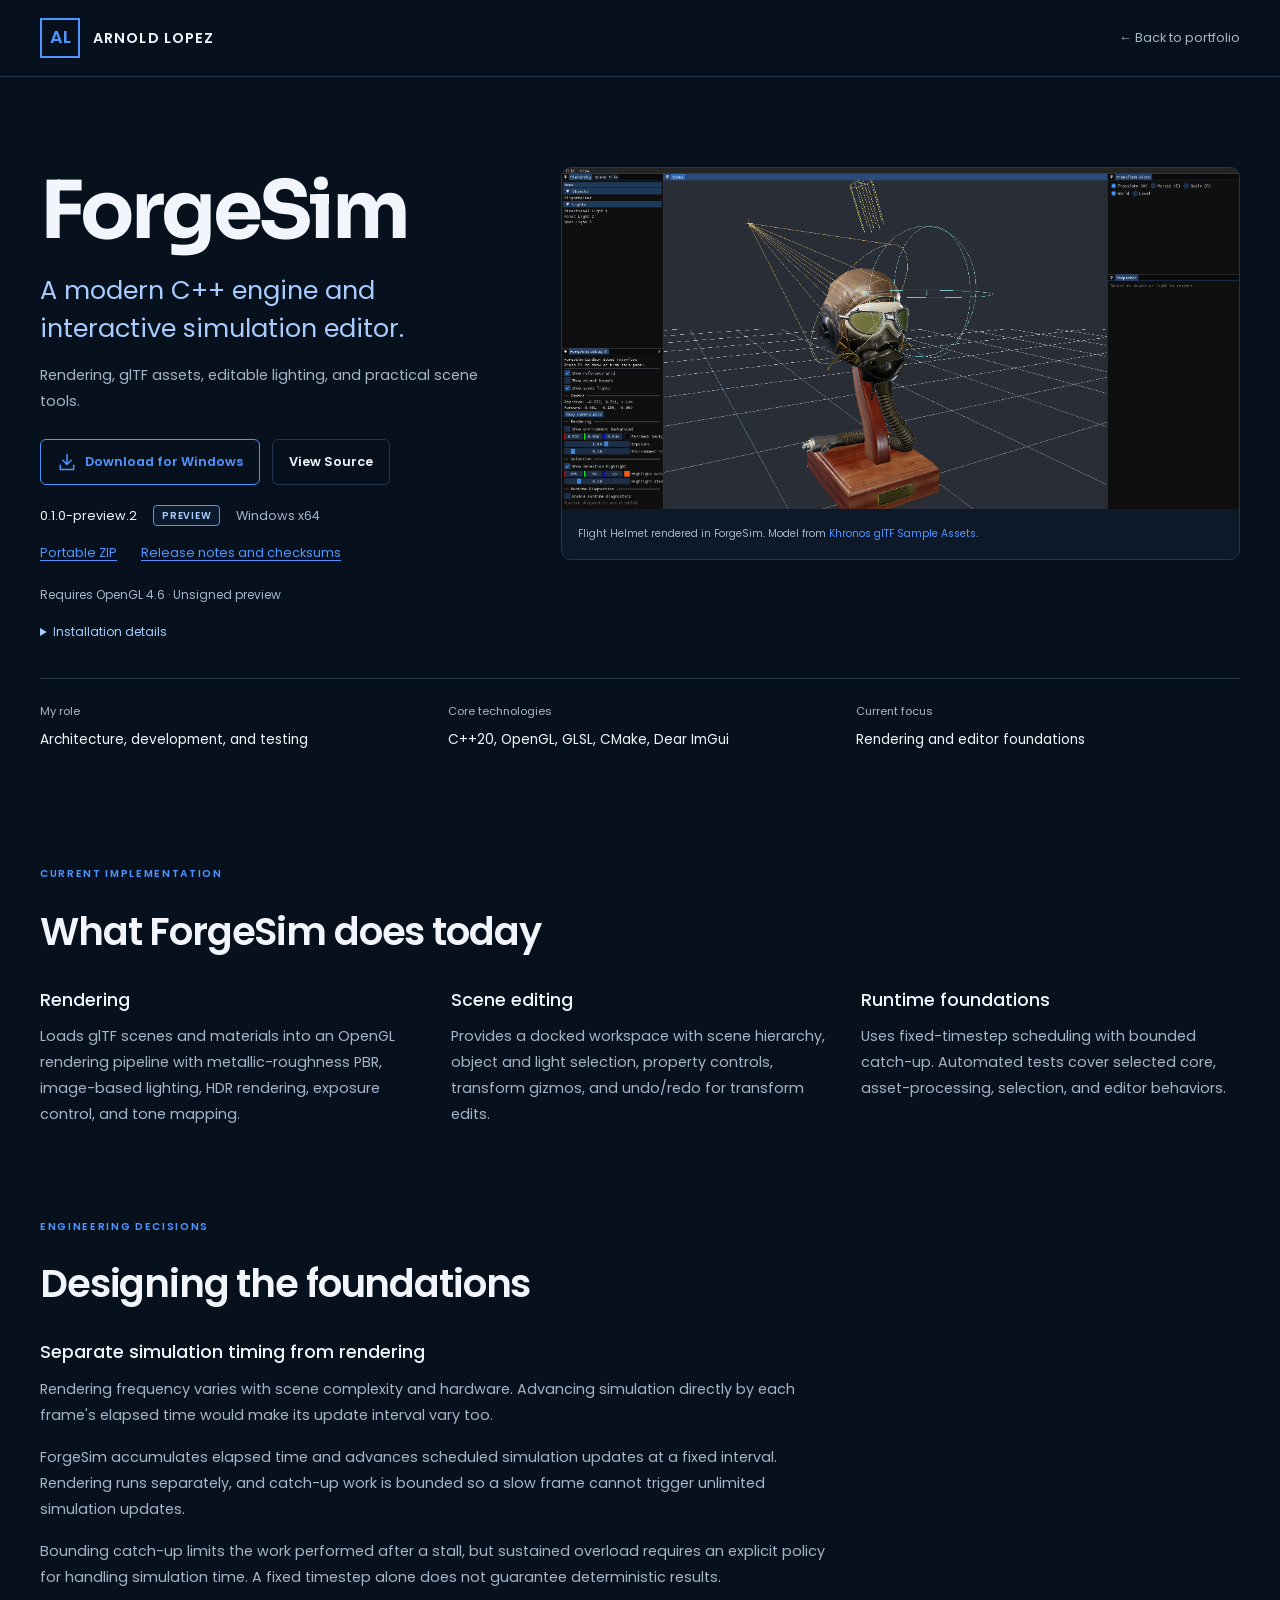
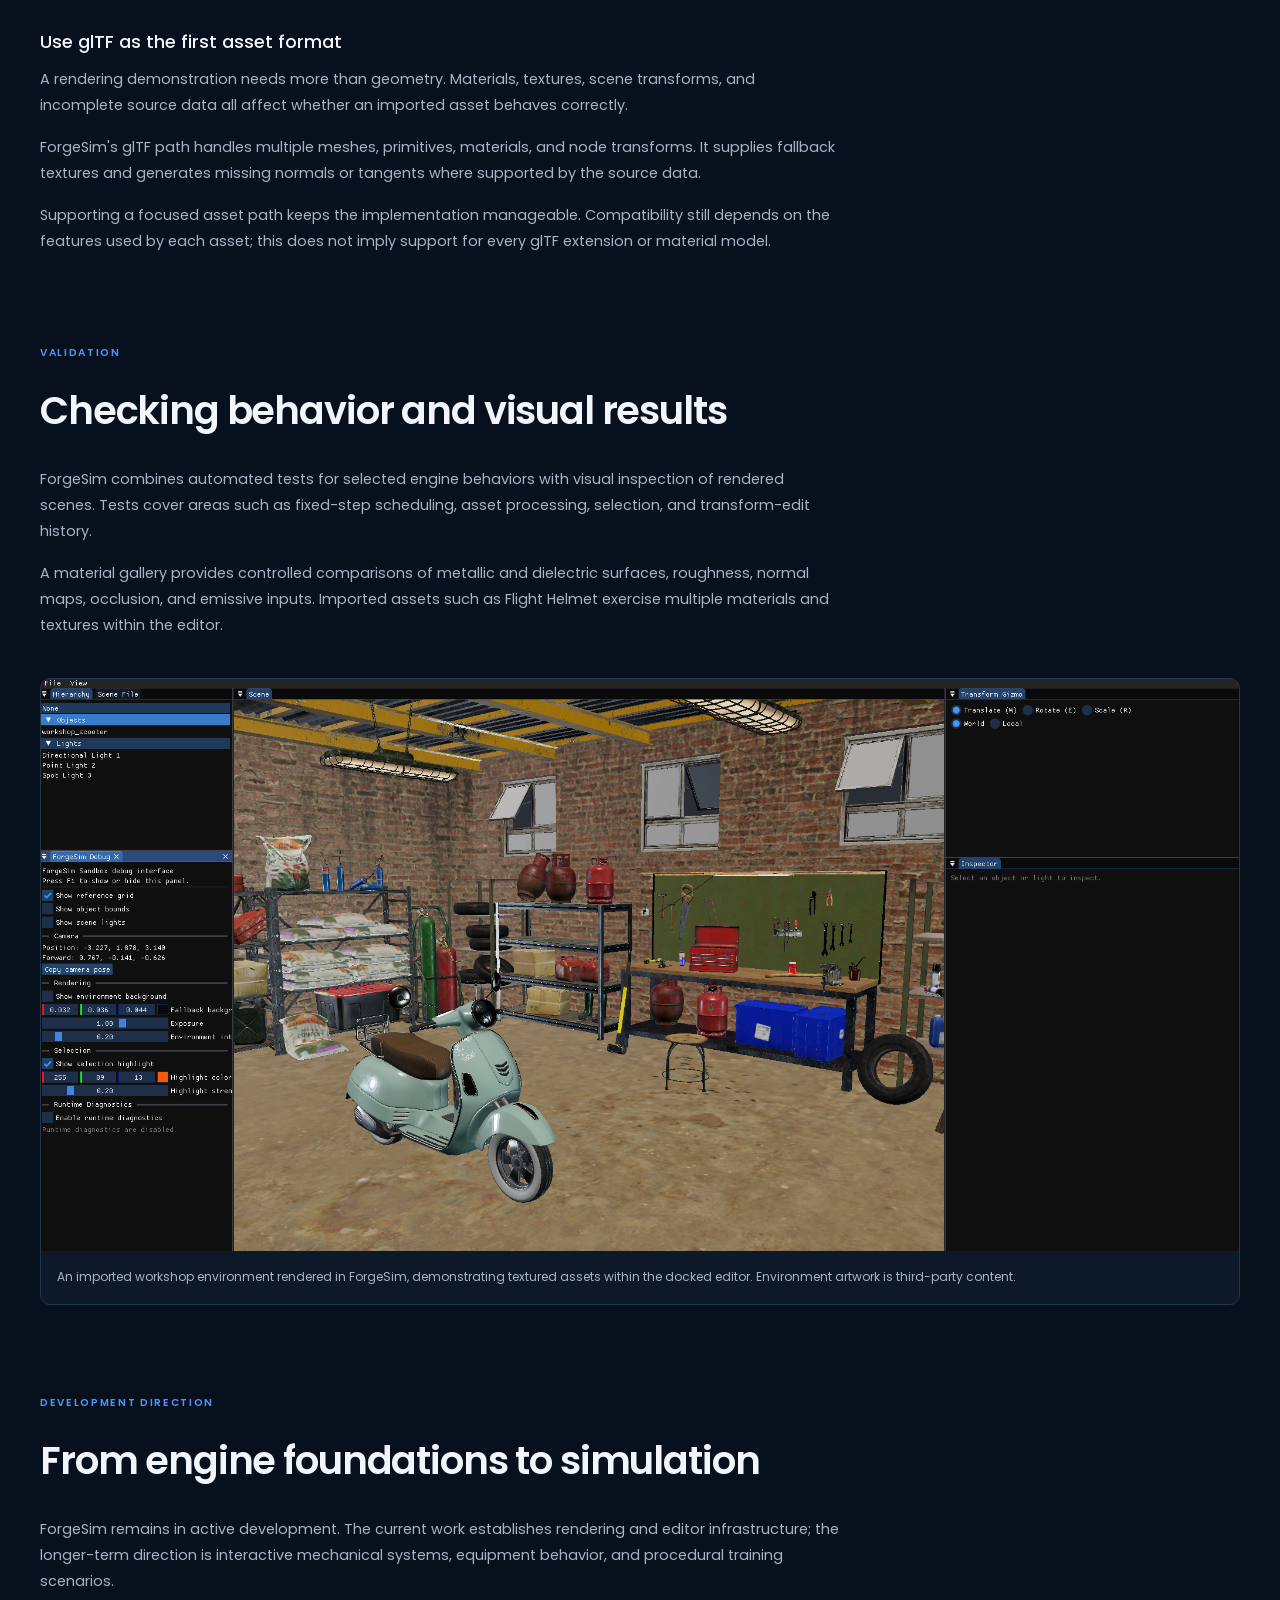
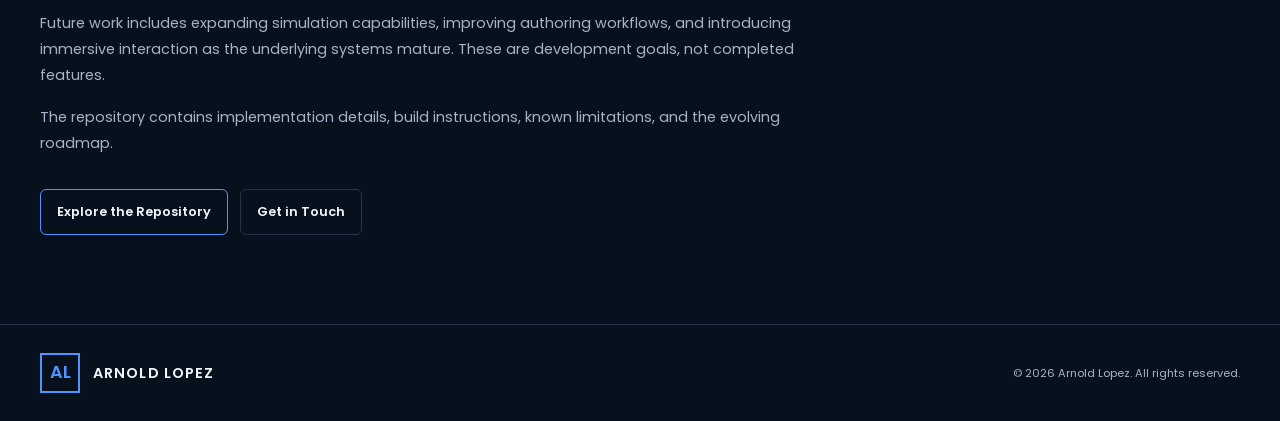
==== commit db2d2e5b: "Updates ForgeSim header" ====
--- a/projects/forgesim/index.html
+++ b/projects/forgesim/index.html
@@ -31,6 +31,11 @@
     rel="icon"
     href="../../assets/favicon.svg"
     type="image/svg+xml"
+    />
+
+    <link
+      href="https://fonts.googleapis.com/css2?family=Sora:wght@700&display=swap"
+      rel="stylesheet"
     />
 
     <link rel="stylesheet" href="../../style.css" />
--- a/style.css
+++ b/style.css
@@ -1144,4 +1144,10 @@
 .case-hero-facts {
   margin: 2rem 0 0;
   border-bottom: 0;
+}
+
+.case-intro #case-title {
+  font-family: "Sora", sans-serif;
+  font-weight: 700;
+  letter-spacing: -0.045em;
 }
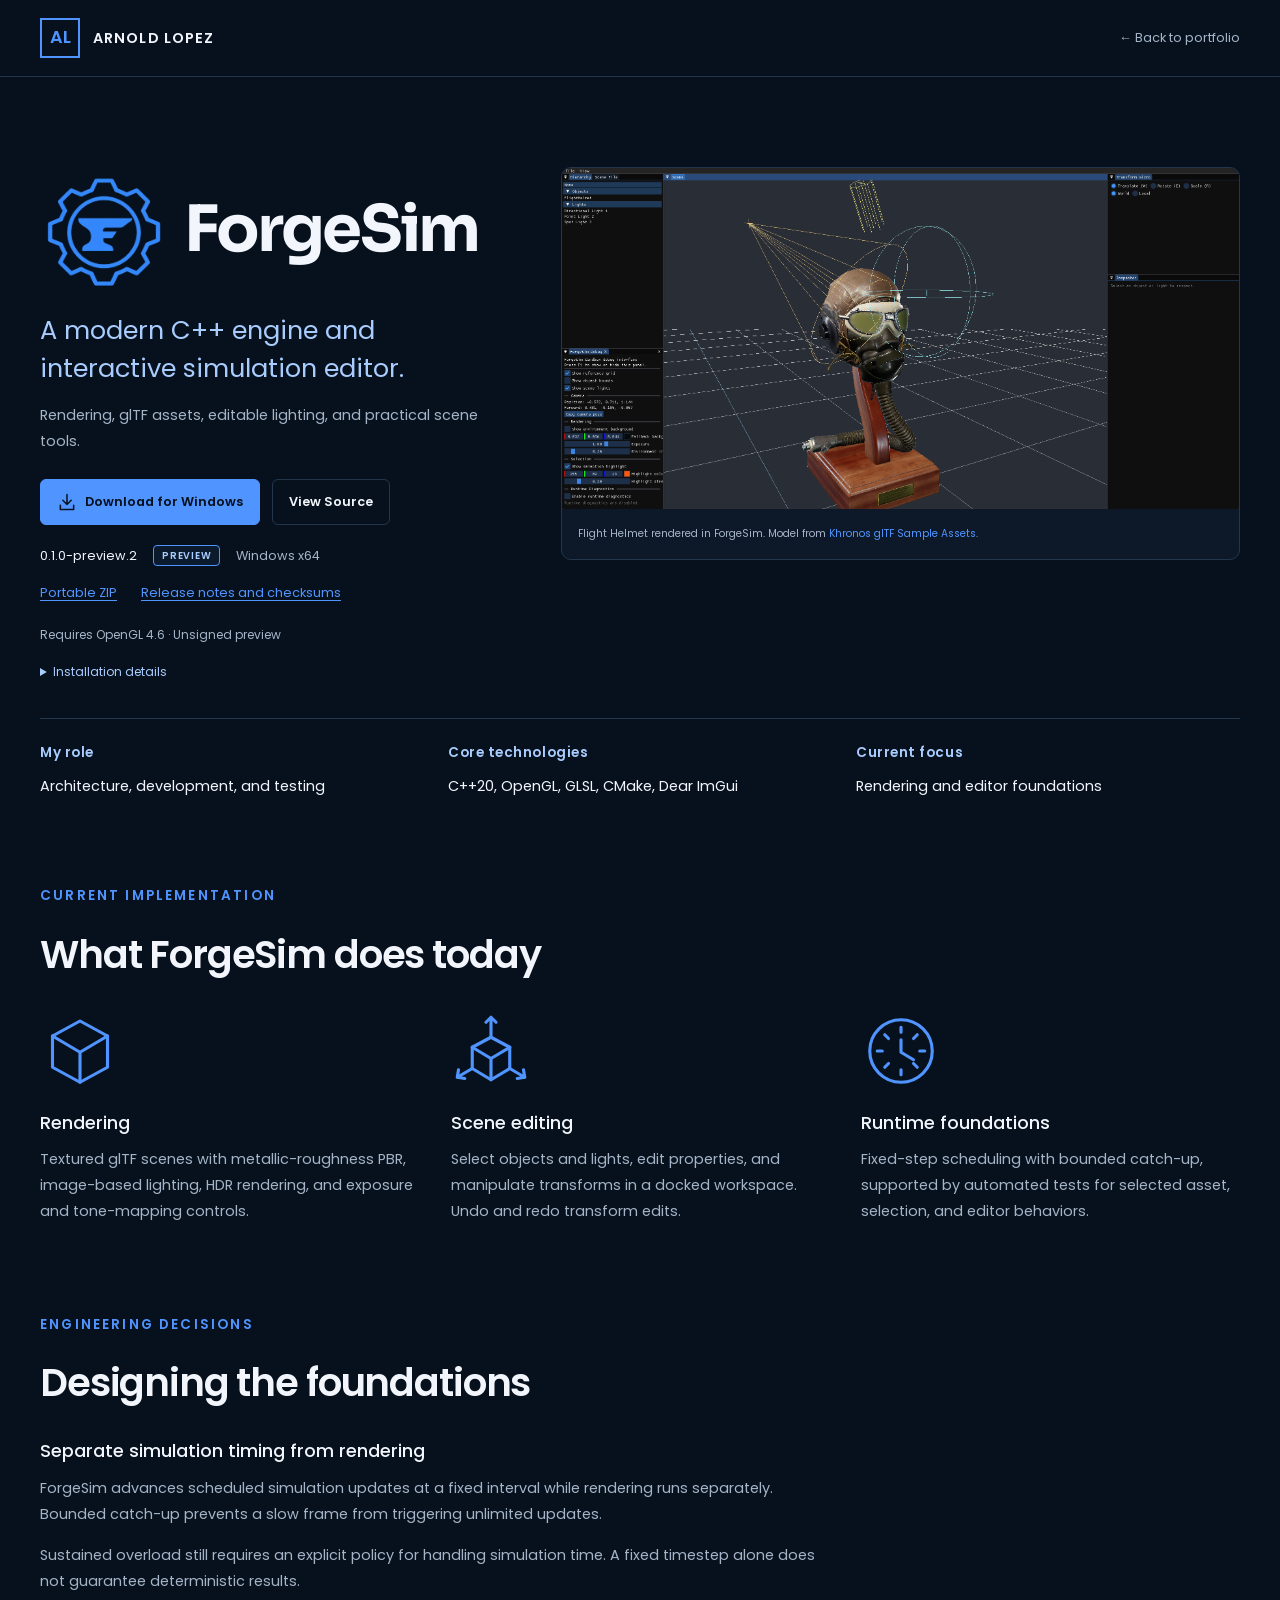
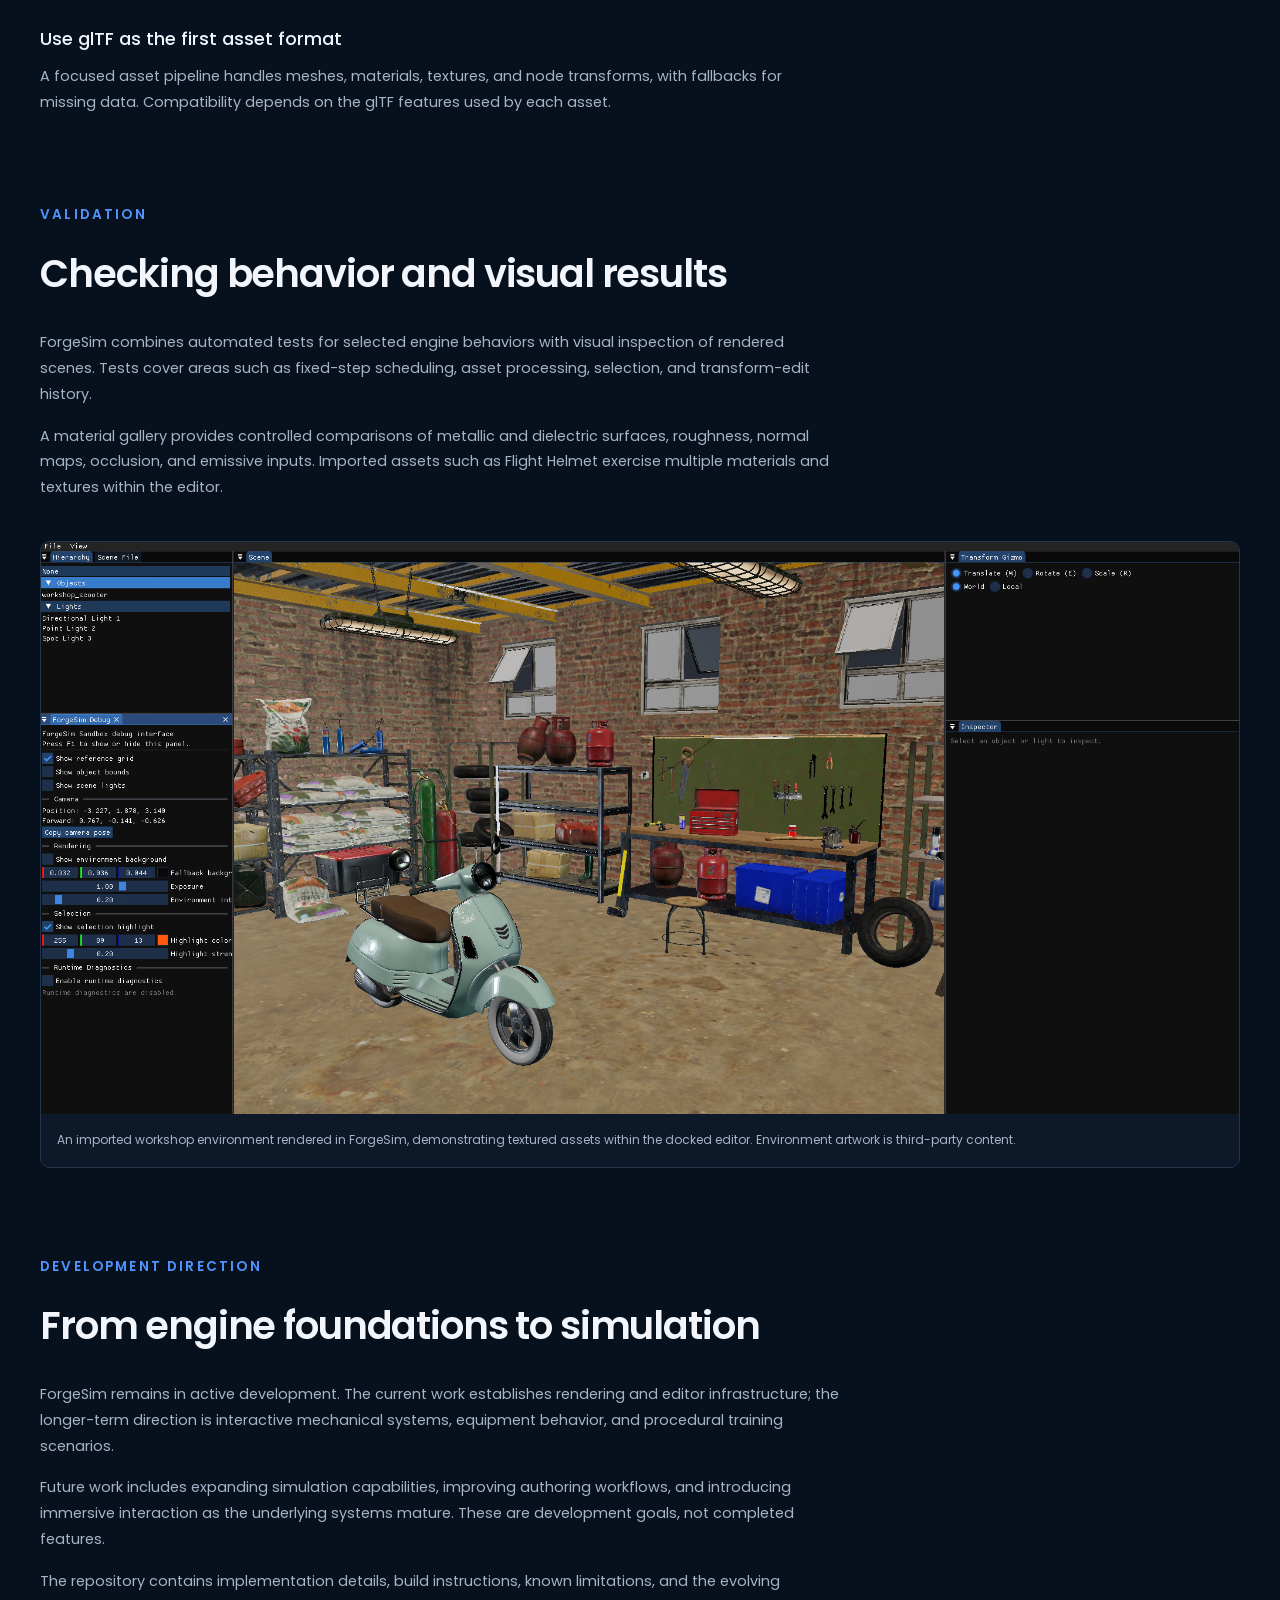
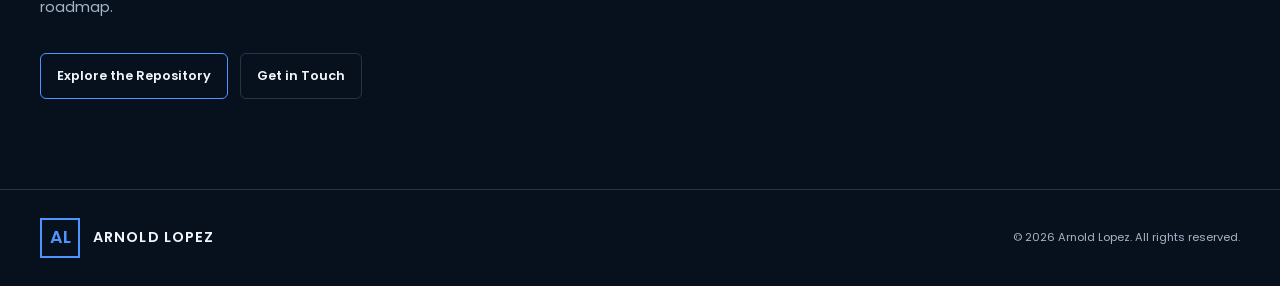
==== commit 77d39903: "adds inlined icons and minor style changes" ====
--- a/projects/forgesim/index.html
+++ b/projects/forgesim/index.html
@@ -102,7 +102,15 @@
   <div class="container">
     <div class="case-hero-layout">
       <div class="case-hero-copy">
-        <h1 id="case-title">ForgeSim</h1>
+        <h1 id="case-title" class="case-brand-title">
+        <img
+          src="../../assets/forgesim-icon.png"
+          alt=""
+          width="80"
+          height="80"
+        />
+        <span>ForgeSim</span>
+      </h1>
 
         <p class="case-hero-summary">
           A modern C++ engine and interactive simulation editor.
@@ -121,7 +129,7 @@
         >
           <div class="hero-actions">
             <a
-              class="hero-button hero-button-primary download-button"
+              class="hero-button hero-button-primary download-button case-download-primary"
               href="https://github.com/L0932/ForgeSim/releases/download/v0.1.0-preview.2/ForgeSim-0.1.0-preview.2-Windows-AMD64-Setup.exe"
             >
               <svg
@@ -261,40 +269,89 @@
 </section>
 
     <section class="case-section" aria-labelledby="capabilities-title">
-      <div class="container">
-        <p class="section-eyebrow">Current implementation</p>
-        <h2 id="capabilities-title">What ForgeSim does today</h2>
-
-        <div class="case-capabilities">
-          <article>
-            <h3>Rendering</h3>
-            <p>
-              Loads glTF scenes and materials into an OpenGL rendering
-              pipeline with metallic-roughness PBR, image-based lighting,
-              HDR rendering, exposure control, and tone mapping.
-            </p>
-          </article>
-
-          <article>
-            <h3>Scene editing</h3>
-            <p>
-              Provides a docked workspace with scene hierarchy, object
-              and light selection, property controls, transform gizmos,
-              and undo/redo for transform edits.
-            </p>
-          </article>
-
-          <article>
-            <h3>Runtime foundations</h3>
-            <p>
-              Uses fixed-timestep scheduling with bounded catch-up.
-              Automated tests cover selected core, asset-processing,
-              selection, and editor behaviors.
-            </p>
-          </article>
-        </div>
-      </div>
-    </section>
+    <div class="container">
+      <p class="section-eyebrow">Current implementation</p>
+      <h2 id="capabilities-title">What ForgeSim does today</h2>
+
+      <div class="case-capabilities">
+        <article>
+          <svg
+            class="case-capability-icon"
+            viewBox="0 0 64 64"
+            fill="none"
+            stroke="currentColor"
+            stroke-width="2.5"
+            stroke-linecap="round"
+            stroke-linejoin="round"
+            aria-hidden="true"
+            focusable="false"
+          >
+            <path d="m10 20 22-12 22 12v25L32 57 10 45Z" />
+            <path d="m10 20 22 13 22-13M32 33v24" />
+          </svg>
+
+          <h3>Rendering</h3>
+          <p>
+            Textured glTF scenes with metallic-roughness PBR,
+            image-based lighting, HDR rendering, and exposure
+            and tone-mapping controls.
+          </p>
+        </article>
+
+        <article>
+          <svg
+            class="case-capability-icon"
+            viewBox="0 0 64 64"
+            fill="none"
+            stroke="currentColor"
+            stroke-width="2.5"
+            stroke-linecap="round"
+            stroke-linejoin="round"
+            aria-hidden="true"
+            focusable="false"
+          >
+            <path d="m17 29 15-8 15 8v17l-15 9-15-9Z" />
+            <path d="m17 29 15 9 15-9M32 38v17" />
+            <path d="M32 21V5m-4 4 4-4 4 4" />
+            <path d="m17 46-12 7m1-6-1 6 6 1" />
+            <path d="m47 46 12 7m-1-6 1 6-6 1" />
+          </svg>
+
+          <h3>Scene editing</h3>
+          <p>
+            Select objects and lights, edit properties, and manipulate
+            transforms in a docked workspace. Undo and redo transform edits.
+          </p>
+        </article>
+
+        <article>
+          <svg
+            class="case-capability-icon"
+            viewBox="0 0 64 64"
+            fill="none"
+            stroke="currentColor"
+            stroke-width="2.5"
+            stroke-linecap="round"
+            stroke-linejoin="round"
+            aria-hidden="true"
+            focusable="false"
+          >
+            <circle cx="32" cy="32" r="25" />
+            <path d="M32 13v4m0 30v4M13 32h4m30 0h4" />
+            <path d="m19 19 3 3m20 20 3 3M19 45l3-3m20-20 3-3" />
+            <path d="M32 23v10l10 6" />
+          </svg>
+
+          <h3>Runtime foundations</h3>
+          <p>
+            Fixed-step scheduling with bounded catch-up, supported
+            by automated tests for selected asset, selection,
+            and editor behaviors.
+          </p>
+        </article>
+      </div>
+    </div>
+  </section>
 
     <section class="case-section" aria-labelledby="decisions-title">
       <div class="container">
@@ -304,52 +361,29 @@
         <div class="case-decisions">
           <article class="case-decision">
             <h3>Separate simulation timing from rendering</h3>
-
             <p>
-              Rendering frequency varies with scene complexity and
-              hardware. Advancing simulation directly by each frame's
-              elapsed time would make its update interval vary too.
+              ForgeSim advances scheduled simulation updates at a fixed
+              interval while rendering runs separately. Bounded catch-up
+              prevents a slow frame from triggering unlimited updates.
             </p>
-
             <p>
-              ForgeSim accumulates elapsed time and advances scheduled
-              simulation updates at a fixed interval. Rendering runs
-              separately, and catch-up work is bounded so a slow frame
-              cannot trigger unlimited simulation updates.
-            </p>
-
-            <p>
-              Bounding catch-up limits the work performed after a stall,
-              but sustained overload requires an explicit policy for
-              handling simulation time. A fixed timestep alone does
-              not guarantee deterministic results.
+              Sustained overload still requires an explicit policy for
+              handling simulation time. A fixed timestep alone does not
+              guarantee deterministic results.
             </p>
           </article>
 
           <article class="case-decision">
             <h3>Use glTF as the first asset format</h3>
-
             <p>
-              A rendering demonstration needs more than geometry.
-              Materials, textures, scene transforms, and incomplete
-              source data all affect whether an imported asset behaves
-              correctly.
-            </p>
-
-            <p>
-              ForgeSim's glTF path handles multiple meshes, primitives,
-              materials, and node transforms. It supplies fallback
-              textures and generates missing normals or tangents
-              where supported by the source data.
-            </p>
-
-            <p>
-              Supporting a focused asset path keeps the implementation
-              manageable. Compatibility still depends on the features
-              used by each asset; this does not imply support for every
-              glTF extension or material model.
+              A focused asset pipeline handles meshes, materials, textures,
+              and node transforms, with fallbacks for missing data.
+              Compatibility depends on the glTF features used by each asset.
             </p>
           </article>
+        </div>
+      </div>
+    </section>
         </div>
       </div>
     </section>
--- a/style.css
+++ b/style.css
@@ -67,10 +67,10 @@
 .section-eyebrow {
   margin-bottom: 1.5rem;
   color: var(--color-accent);
-  font-size: 0.65rem;
+  font-size: 0.85rem;
   font-weight: 600;
   letter-spacing: 0.16em;
-  line-height: 1.8;
+  line-height: 1.5;
   text-transform: uppercase;
 }
 
@@ -215,7 +215,7 @@
 .hero-eyebrow {
   margin-bottom: 1.25rem;
   color: var(--color-accent);
-  font-size: 0.65rem;
+  font-size: 0.85rem;
   font-weight: 600;
   letter-spacing: 0.14em;
   line-height: 1.8;
@@ -1150,4 +1150,165 @@
   font-family: "Sora", sans-serif;
   font-weight: 700;
   letter-spacing: -0.045em;
+}
+
+.featured-project-title {
+  display: flex;
+  align-items: center;
+  gap: 1rem;
+}
+
+.featured-project-title img {
+  display: block;
+  flex: 0 0 auto;
+  width: 128px;
+  height: 128px;
+  object-fit: contain;
+}
+
+.case-brand-title img {
+  display: block;
+  flex: 0 0 auto;
+  width: 128px;
+  height: 128px;
+  object-fit: contain;
+}
+
+.experience-logo {
+  display: flex;
+  align-items: center;
+  height: 72px;
+  margin-bottom: 1.25rem;
+}
+
+.company-logo {
+  display: block;
+  max-width: 100%;
+  max-height: 100%;
+  object-fit: contain;
+  object-position: left center;
+}
+
+.company-logo-ecs {
+  width: 280px;
+}
+
+.company-logo-leidos {
+  width: 180px;
+}
+
+.service-icon {
+  display: block;
+  width: 56px;
+  height: 56px;
+  margin-bottom: 1.25rem;
+  color: var(--color-accent);
+}
+
+.contact-panel-balanced {
+  grid-template-columns: minmax(0, 1.5fr) minmax(0, 1fr);
+  gap: clamp(2rem, 4vw, 3rem);
+}
+
+.contact-panel-balanced .contact-copy > p:last-child {
+  margin-bottom: 0;
+}
+
+.contact-methods {
+  display: grid;
+  gap: 0.5rem;
+  min-width: 0;
+  padding-left: 2rem;
+  border-left: 1px solid var(--color-border);
+}
+
+.contact-method {
+  display: flex;
+  align-items: center;
+  gap: 1rem;
+  min-height: 64px;
+  padding: 1rem;
+  border-bottom: 1px solid var(--color-border);
+  color: var(--color-text);
+  font-size: 0.9rem;
+  font-weight: 500;
+}
+
+.contact-method:hover {
+  background: rgb(79 148 255 / 7%);
+  color: var(--color-highlight);
+  text-decoration: none;
+}
+
+.contact-method-email {
+  border: 1px solid var(--color-accent);
+  border-radius: 6px;
+  font-weight: 600;
+}
+
+.contact-method-icon {
+  display: block;
+  flex: 0 0 28px;
+  width: 28px;
+  height: 28px;
+  color: var(--color-accent);
+}
+
+/* ForgeSim hero branding */
+.case-intro #case-title.case-brand-title {
+  display: flex;
+  align-items: center;
+  gap: 1rem;
+  font-size: clamp(2.5rem, 5vw, 4rem);
+}
+
+/* Filled download button */
+.case-download-primary {
+  background: var(--color-accent);
+  border-color: var(--color-accent);
+  color: var(--color-bg);
+}
+
+.case-download-primary:hover {
+  background: #80b2ff;
+  border-color: #80b2ff;
+  color: var(--color-bg);
+}
+
+/* More visible labels in the project facts strip */
+.case-hero-facts dt {
+  margin-bottom: 0.65rem;
+  color: var(--color-highlight);
+  font-size: 0.85rem;
+  font-weight: 600;
+  letter-spacing: 0.04em;
+}
+
+.case-hero-facts dd {
+  font-size: 0.9rem;
+  line-height: 1.7;
+}
+
+/* ForgeSim capability icons */
+.case-capability-icon {
+  display: block;
+  width: 80px;
+  height: 80px;
+  margin-bottom: 1.25rem;
+  color: var(--color-accent);
+}
+
+/* Tighter transition from the introduction to capabilities */
+.case-intro {
+  padding-bottom: clamp(2.5rem, 5vw, 4rem);
+}
+
+.case-hero-facts {
+  margin-bottom: 0;
+}
+
+/* Keep engineering explanations at a comfortable reading width */
+.case-decisions {
+  max-width: 80ch;
+  gap: 2rem;
 }
--- a/mediaqueries.css
+++ b/mediaqueries.css
@@ -155,4 +155,18 @@
   .case-hero-copy {
     max-width: 65ch;
   }
+}
+
+@media screen and (max-width: 800px) {
+  .contact-panel-balanced {
+    grid-template-columns: minmax(0, 1fr);
+    gap: 1.5rem;
+  }
+
+  .contact-methods {
+    padding-left: 0;
+    padding-top: 1.5rem;
+    border-left: 0;
+    border-top: 1px solid var(--color-border);
+  }
 }
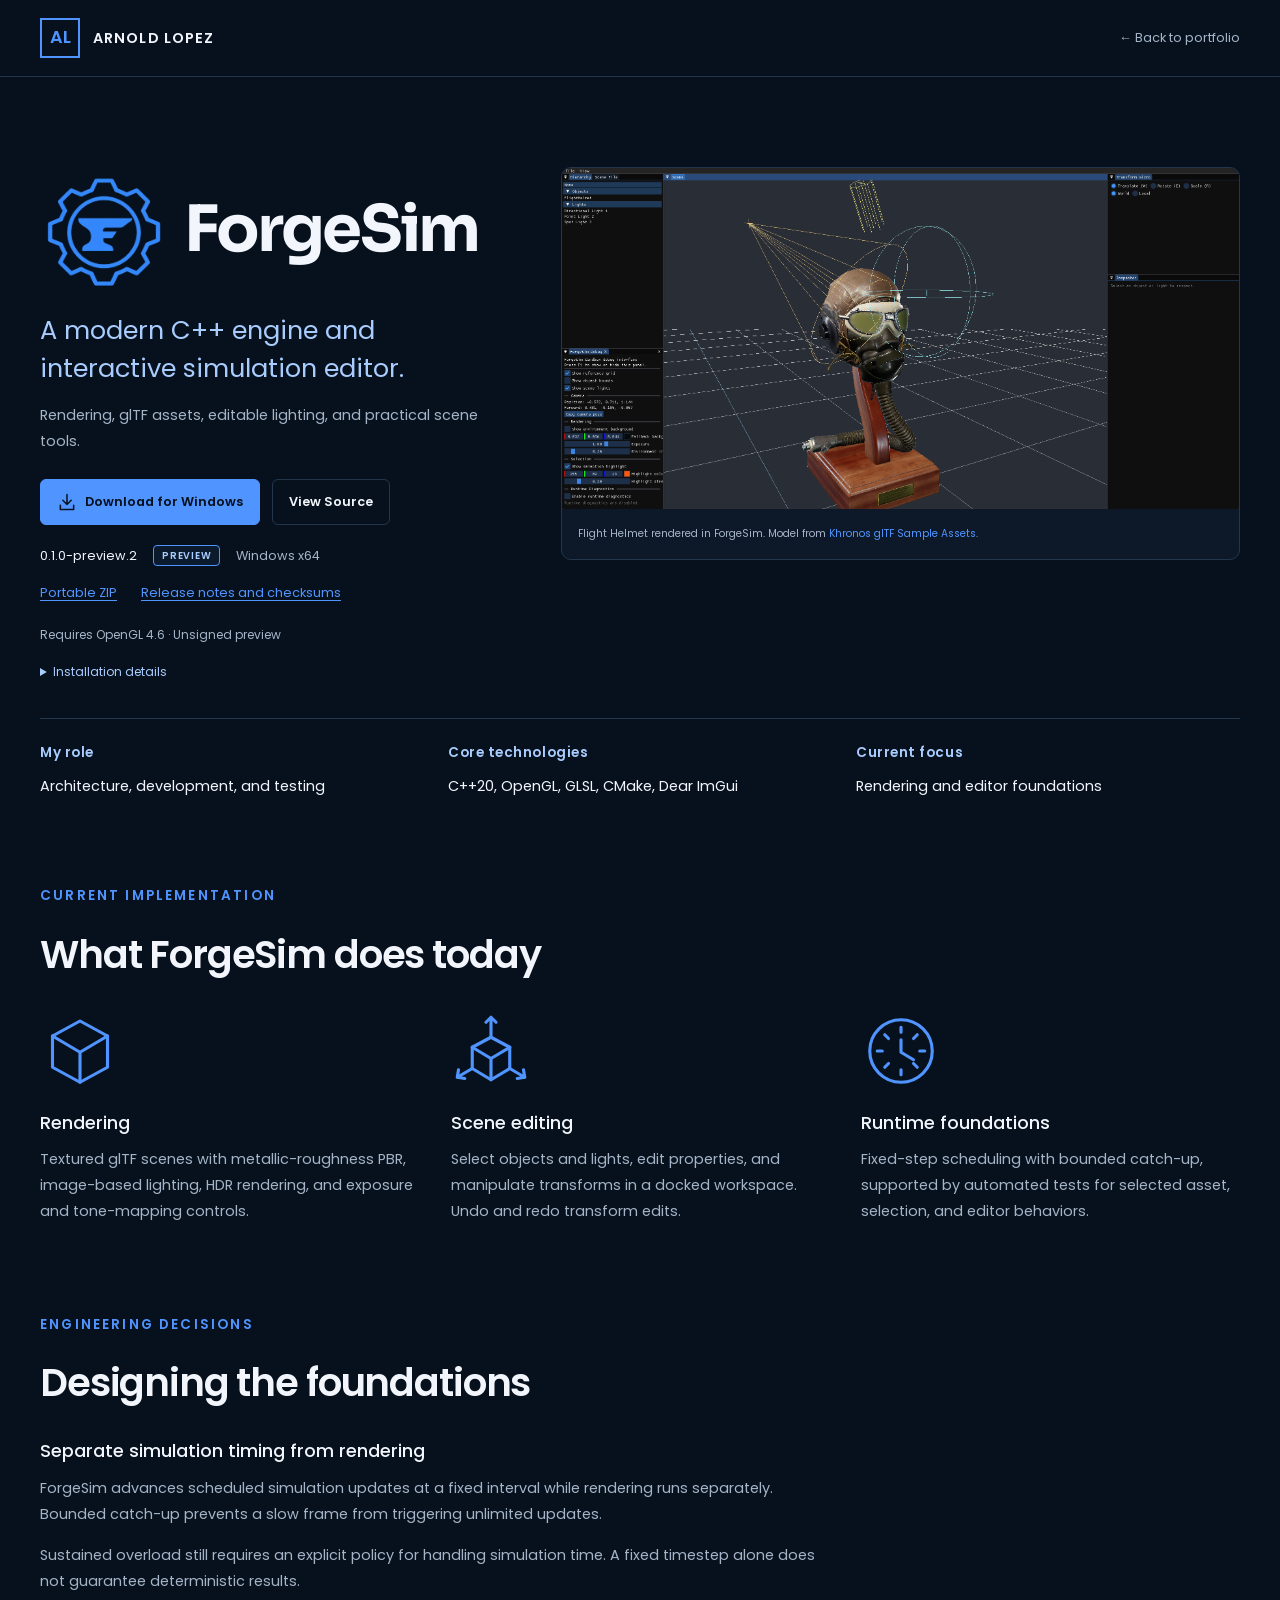
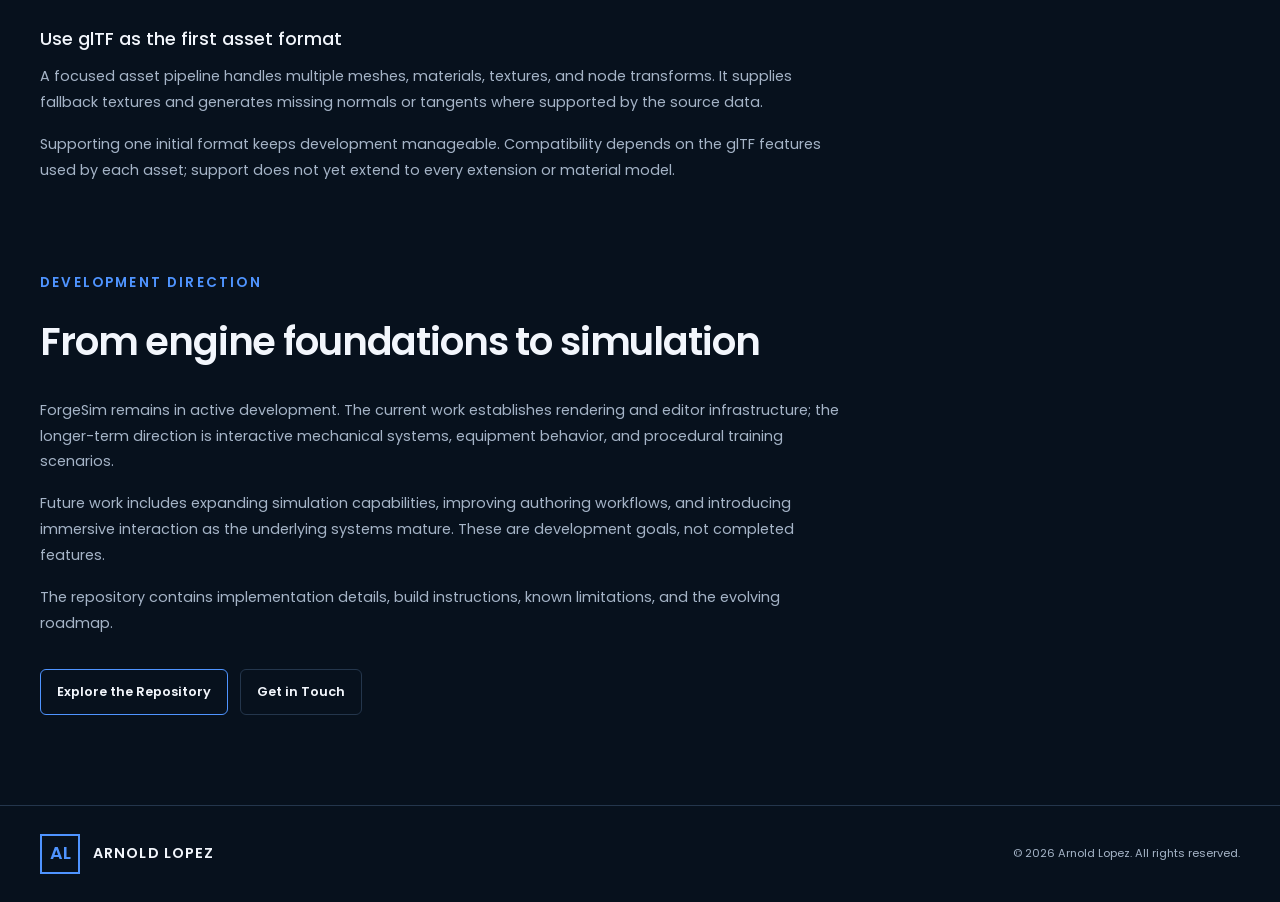
==== commit ab1bfd60: "Updates ForgeSim page current state content" ====
--- a/projects/forgesim/index.html
+++ b/projects/forgesim/index.html
@@ -354,88 +354,46 @@
   </section>
 
     <section class="case-section" aria-labelledby="decisions-title">
-      <div class="container">
-        <p class="section-eyebrow">Engineering decisions</p>
-        <h2 id="decisions-title">Designing the foundations</h2>
-
-        <div class="case-decisions">
-          <article class="case-decision">
-            <h3>Separate simulation timing from rendering</h3>
-            <p>
-              ForgeSim advances scheduled simulation updates at a fixed
-              interval while rendering runs separately. Bounded catch-up
-              prevents a slow frame from triggering unlimited updates.
-            </p>
-            <p>
-              Sustained overload still requires an explicit policy for
-              handling simulation time. A fixed timestep alone does not
-              guarantee deterministic results.
-            </p>
-          </article>
-
-          <article class="case-decision">
-            <h3>Use glTF as the first asset format</h3>
-            <p>
-              A focused asset pipeline handles meshes, materials, textures,
-              and node transforms, with fallbacks for missing data.
-              Compatibility depends on the glTF features used by each asset.
-            </p>
-          </article>
-        </div>
-      </div>
-    </section>
-        </div>
-      </div>
-    </section>
-
-    <section class="case-section" aria-labelledby="validation-title">
-      <div class="container">
-        <p class="section-eyebrow">Validation</p>
-        <h2 id="validation-title">Checking behavior and visual results</h2>
-
-        <div class="case-prose">
-          <p>
-            ForgeSim combines automated tests for selected engine
-            behaviors with visual inspection of rendered scenes.
-            Tests cover areas such as fixed-step scheduling, asset
-            processing, selection, and transform-edit history.
-          </p>
-
-          <p>
-            A material gallery provides controlled comparisons of
-            metallic and dielectric surfaces, roughness, normal maps,
-            occlusion, and emissive inputs. Imported assets such as
-            Flight Helmet exercise multiple materials and textures
-            within the editor.
-          </p>
-        </div>
-
-        <figure class="case-cover">
-          <a
-            class="case-image-link"
-            href="../../assets/forgesim-workshop.png"
-            target="_blank"
-            rel="noopener noreferrer"
-            aria-label="Open ForgeSim workshop screenshot at full resolution in a new tab"
-          >
-            <img
-              src="../../assets/forgesim-workshop.png"
-              alt="Workshop environment rendered in ForgeSim with a scooter, equipment, and docked editor panels."
-              width="2042"
-              height="975"
-              loading="lazy"
-            />
-          </a>
-
-          <figcaption>
-            An imported workshop environment rendered in ForgeSim,
-            demonstrating textured assets within the docked editor.
-            Environment artwork is third-party content.
-          </figcaption>
-        </figure>
-      </div>
-    </section>
-
+  <div class="container">
+    <p class="section-eyebrow">Engineering decisions</p>
+    <h2 id="decisions-title">Designing the foundations</h2>
+
+    <div class="case-decisions">
+      <article class="case-decision">
+        <h3>Separate simulation timing from rendering</h3>
+
+        <p>
+          ForgeSim advances scheduled simulation updates at a fixed
+          interval while rendering runs separately. Bounded catch-up
+          prevents a slow frame from triggering unlimited updates.
+        </p>
+
+        <p>
+          Sustained overload still requires an explicit policy for
+          handling simulation time. A fixed timestep alone does not
+          guarantee deterministic results.
+        </p>
+      </article>
+
+      <article class="case-decision">
+        <h3>Use glTF as the first asset format</h3>
+
+        <p>
+          A focused asset pipeline handles multiple meshes, materials,
+          textures, and node transforms. It supplies fallback textures
+          and generates missing normals or tangents where supported
+          by the source data.
+        </p>
+
+        <p>
+          Supporting one initial format keeps development manageable.
+          Compatibility depends on the glTF features used by each asset;
+          support does not yet extend to every extension or material model.
+        </p>
+      </article>
+    </div>
+  </div>
+</section>
     <section class="case-section" aria-labelledby="direction-title">
       <div class="container">
         <p class="section-eyebrow">Development direction</p>
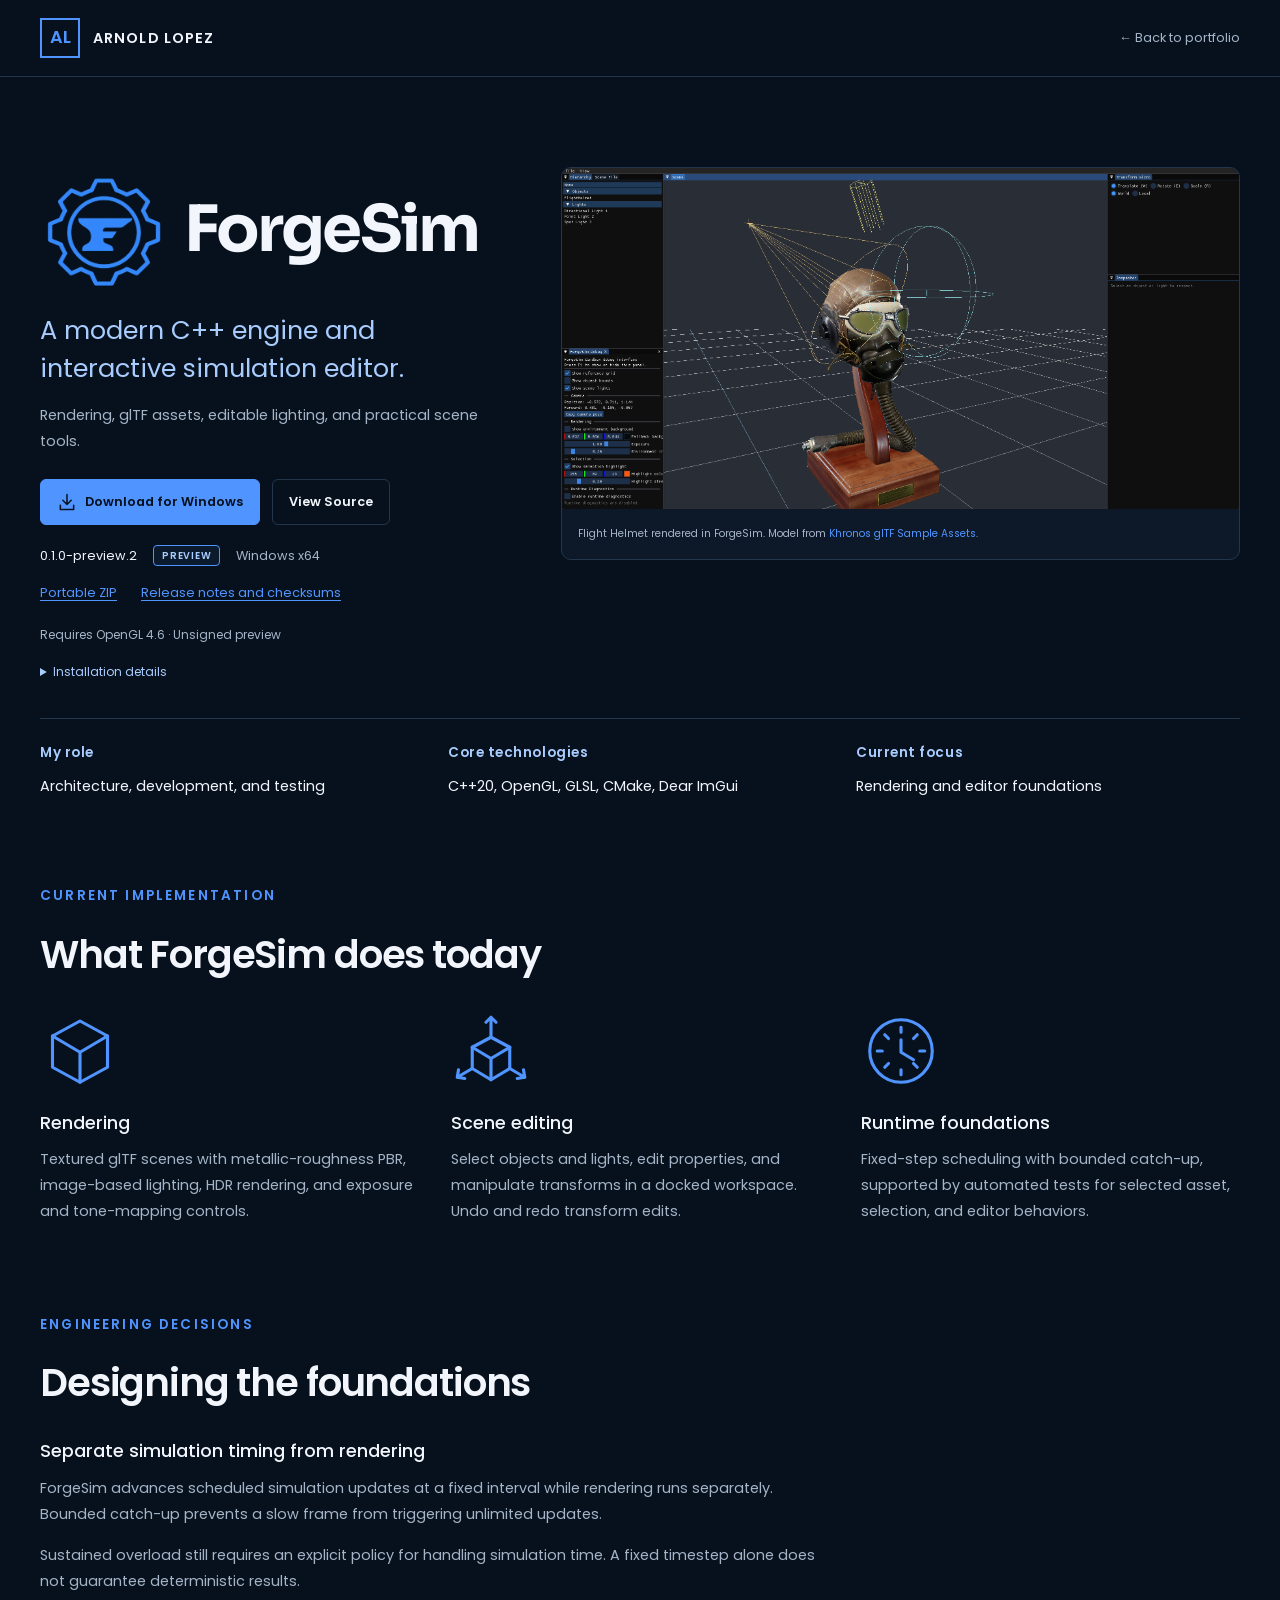
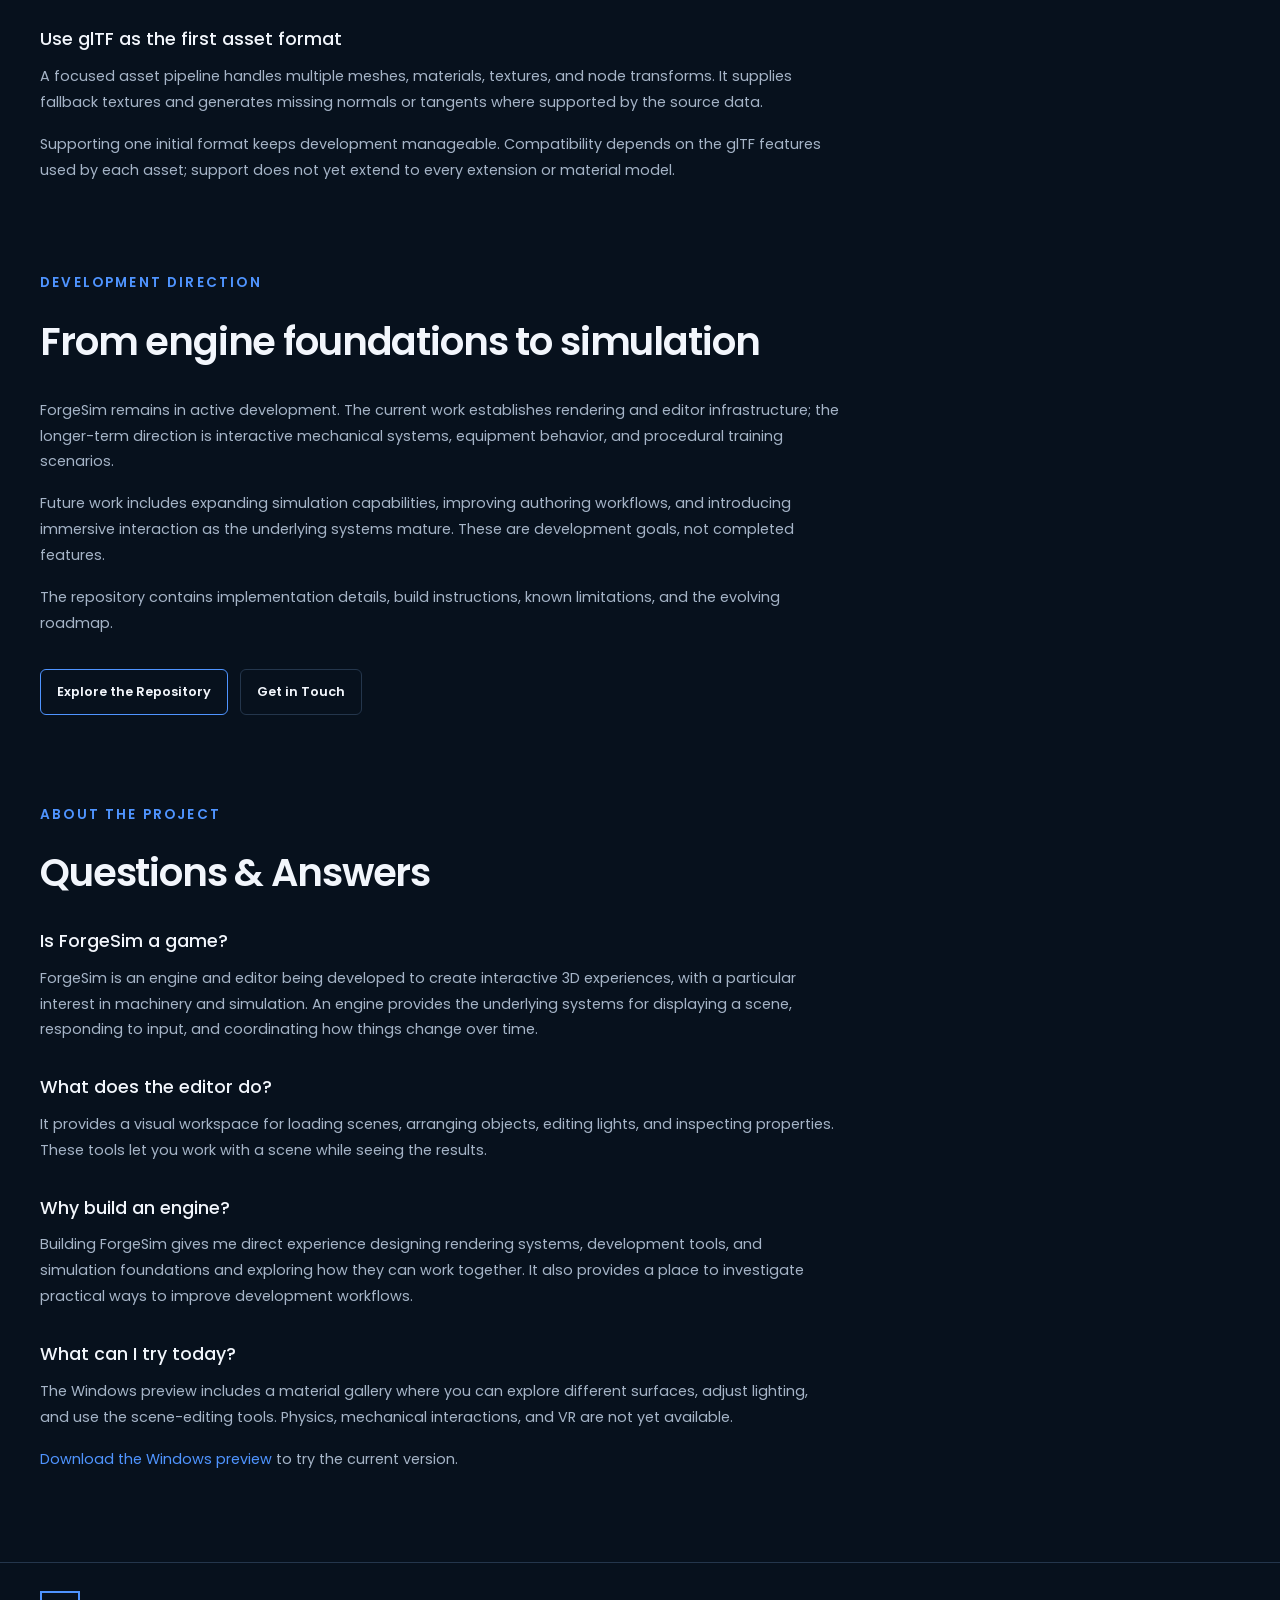
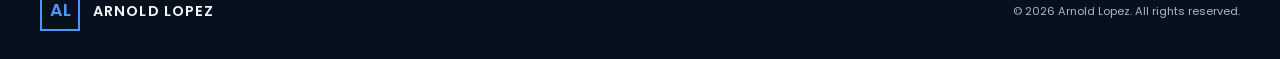
==== commit 635aba7c: "Adds Questions and Answers section" ====
--- a/projects/forgesim/index.html
+++ b/projects/forgesim/index.html
@@ -439,6 +439,60 @@
         </div>
       </div>
     </section>
+
+    <section class="case-section" aria-labelledby="questions-title">
+  <div class="container">
+    <p class="section-eyebrow">About the project</p>
+    <h2 id="questions-title">Questions &amp; Answers</h2>
+
+    <div class="case-decisions">
+      <article class="case-decision">
+        <h3>Is ForgeSim a game?</h3>
+        <p>
+          ForgeSim is an engine and editor being developed to create
+          interactive 3D experiences, with a particular interest in
+          machinery and simulation. An engine provides the underlying
+          systems for displaying a scene, responding to input, and
+          coordinating how things change over time.
+        </p>
+      </article>
+
+      <article class="case-decision">
+        <h3>What does the editor do?</h3>
+        <p>
+          It provides a visual workspace for loading scenes, arranging
+          objects, editing lights, and inspecting properties. These tools
+          let you work with a scene while seeing the results.
+        </p>
+      </article>
+
+      <article class="case-decision">
+        <h3>Why build an engine?</h3>
+        <p>
+          Building ForgeSim gives me direct experience designing
+          rendering systems, development tools, and simulation
+          foundations and exploring how they can work together.
+          It also provides a place to investigate practical ways
+          to improve development workflows.
+        </p>
+      </article>
+
+      <article class="case-decision">
+        <h3>What can I try today?</h3>
+        <p>
+          The Windows preview includes a material gallery where you can
+          explore different surfaces, adjust lighting, and use the
+          scene-editing tools. Physics, mechanical interactions,
+          and VR are not yet available.
+        </p>
+        <p>
+          <a href="#download">Download the Windows preview</a>
+          to try the current version.
+        </p>
+      </article>
+    </div>
+  </div>
+</section>
   </main>
 
   <footer class="site-footer">
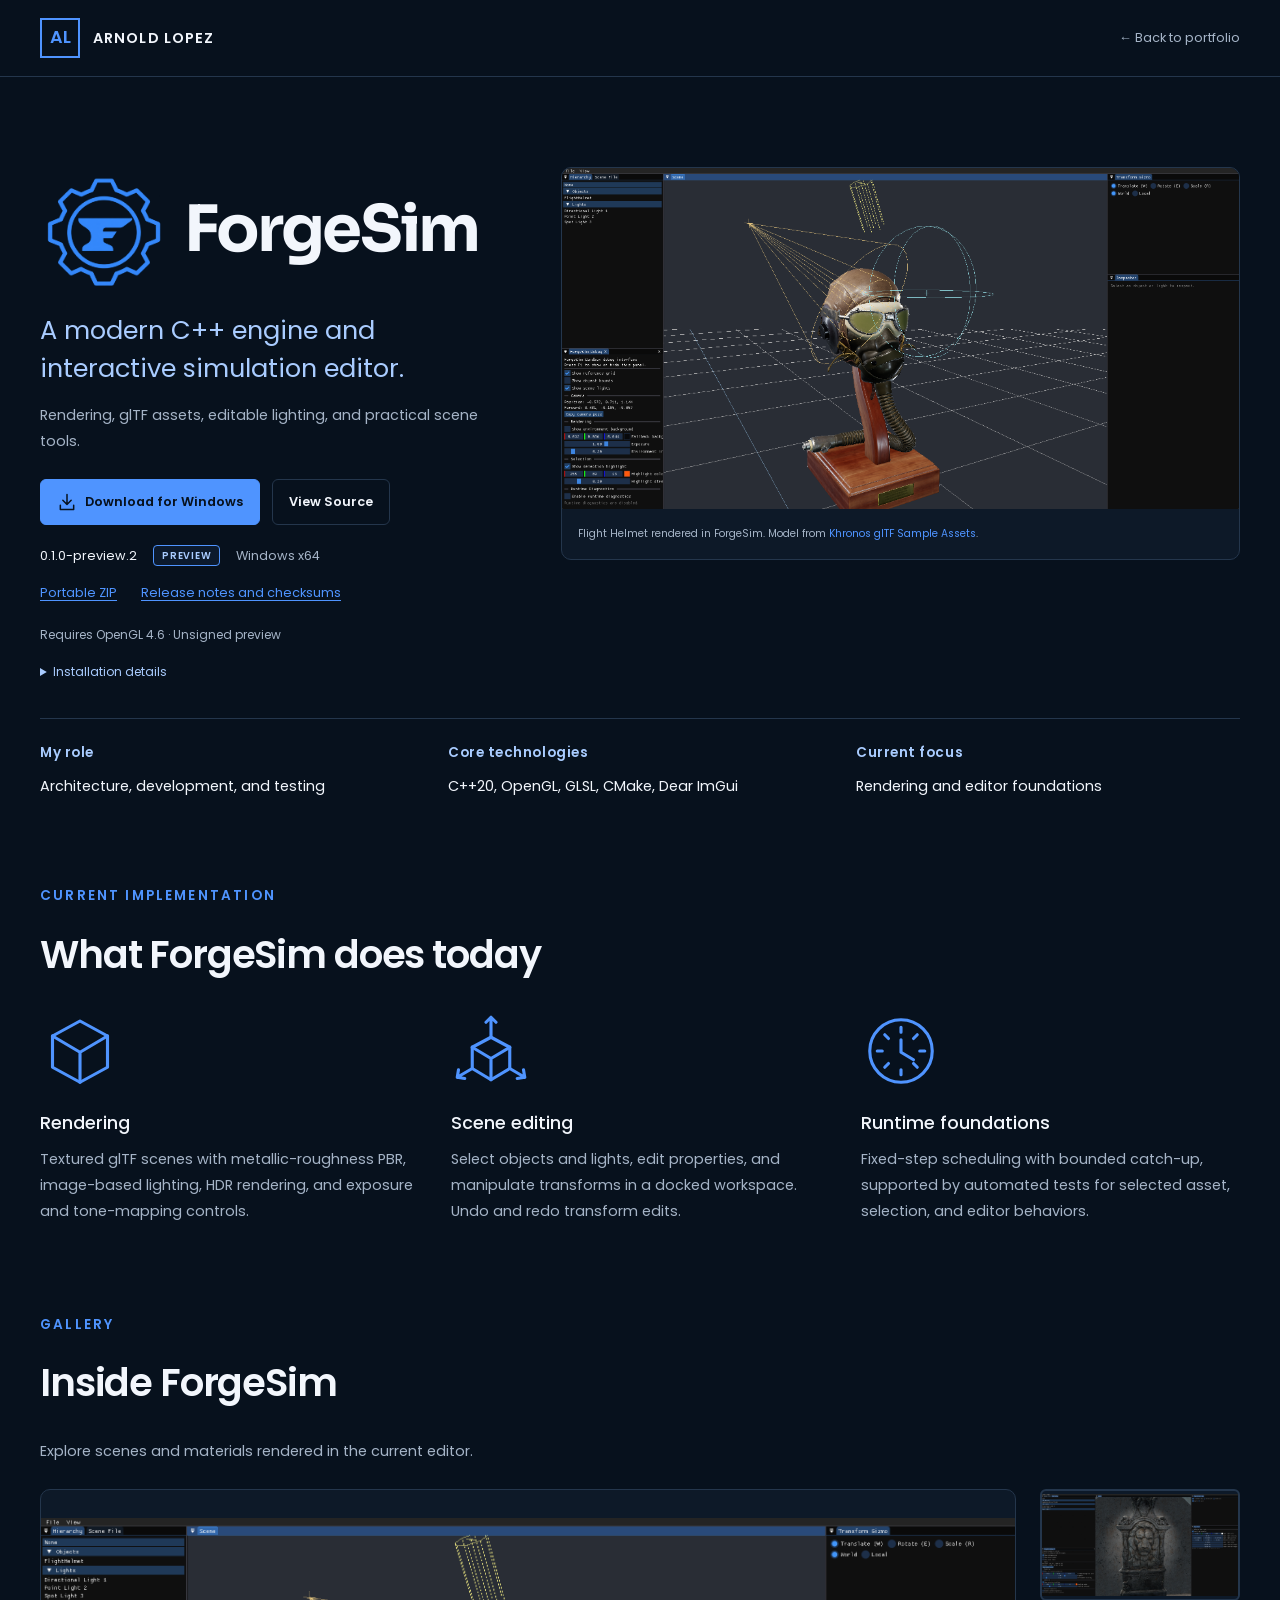
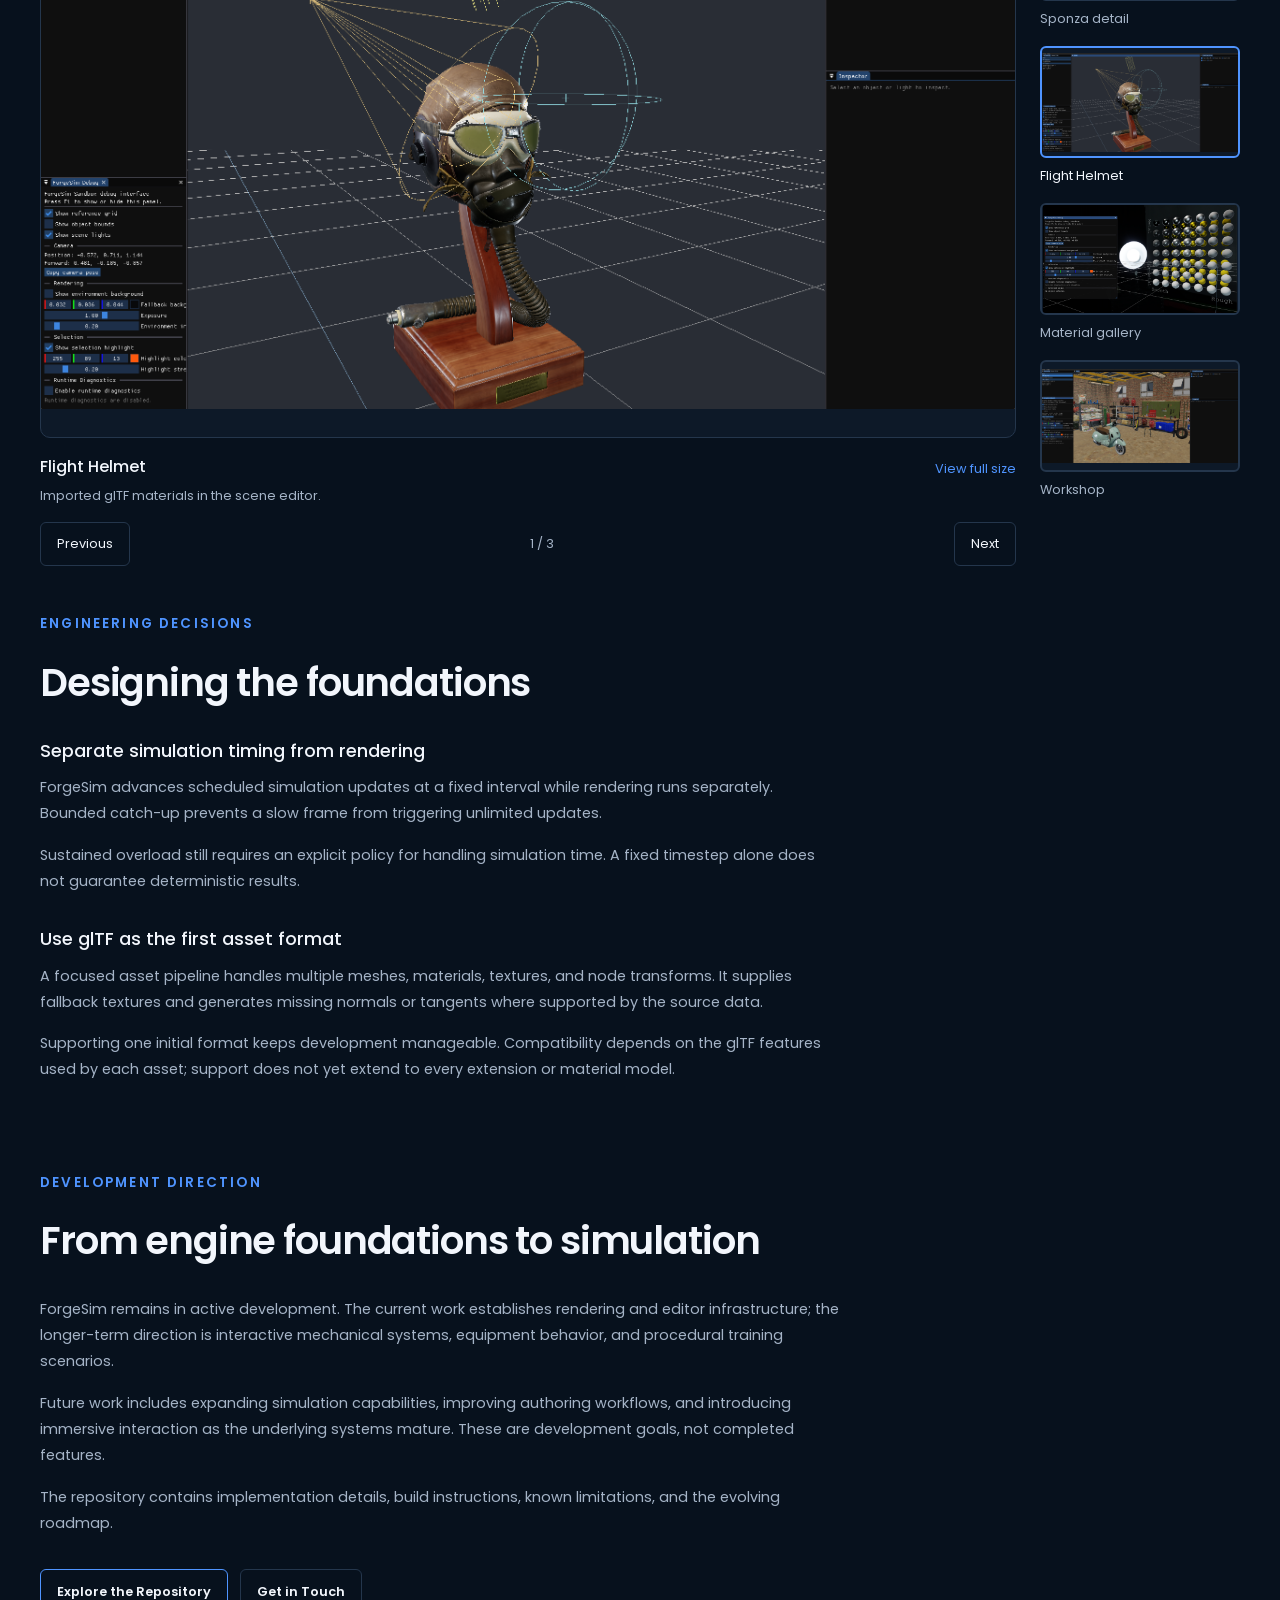
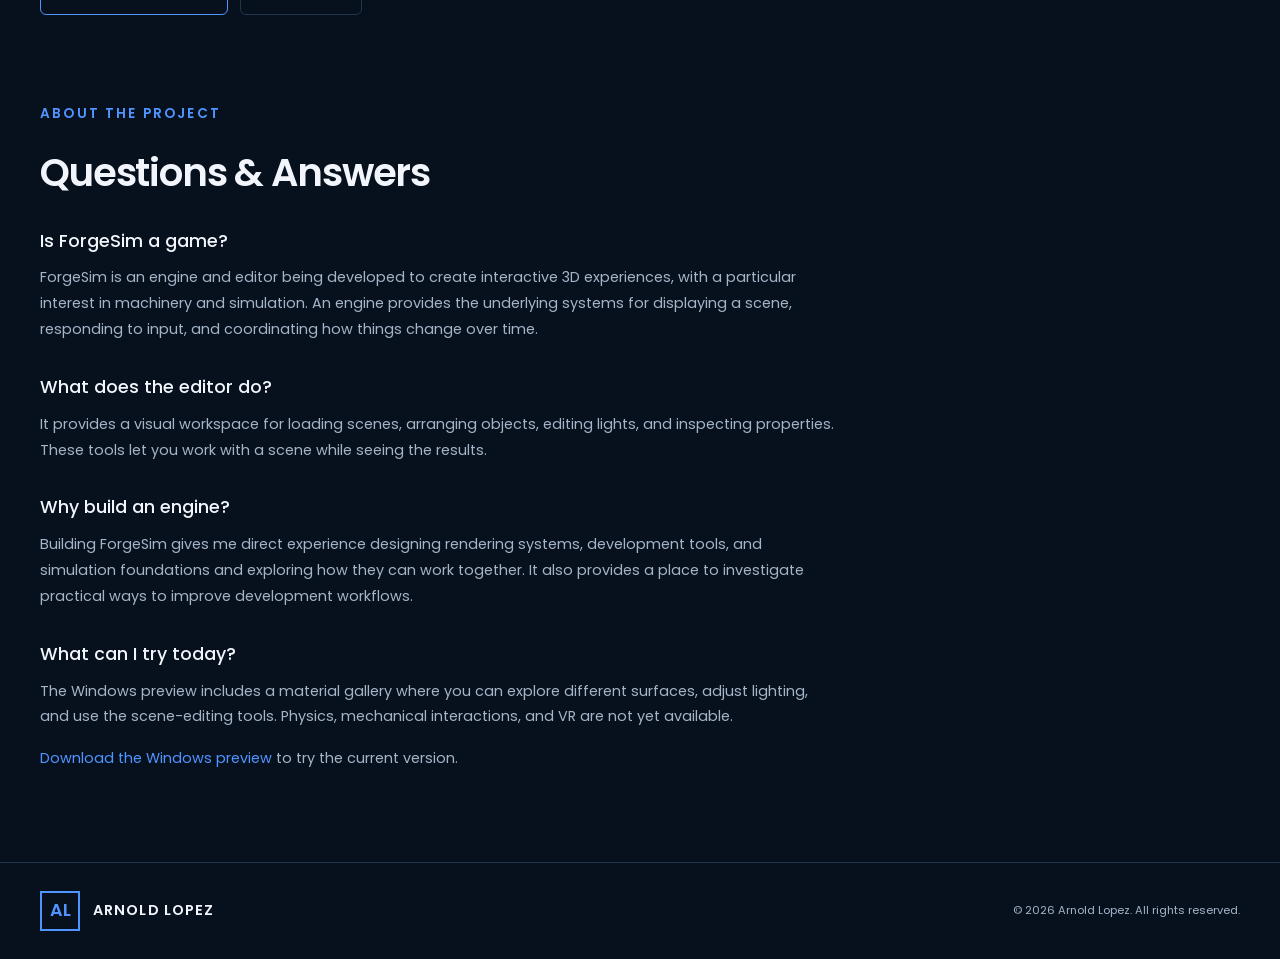
==== commit a0c3dfdc: "Adds image gallery to ForgeSim page" ====
--- a/projects/forgesim/index.html
+++ b/projects/forgesim/index.html
@@ -353,7 +353,131 @@
     </div>
   </section>
 
-    <section class="case-section" aria-labelledby="decisions-title">
+  <section class="case-section case-gallery-section" aria-labelledby="gallery-title">
+  <div class="container">
+    <p class="section-eyebrow">Gallery</p>
+    <h2 id="gallery-title">Inside ForgeSim</h2>
+
+    <p class="gallery-intro">
+      Explore scenes and materials rendered in the current editor.
+    </p>
+
+    <div class="scene-gallery" data-gallery>
+      <figure class="gallery-feature">
+        <a
+          class="gallery-full-image"
+          href="../../assets/forgesim-editor.png"
+          target="_blank"
+          rel="noopener noreferrer"
+          aria-label="Open Flight Helmet screenshot at full resolution"
+        >
+          <img
+            class="gallery-image"
+            src="../../assets/forgesim-editor.png"
+            alt="Flight Helmet displayed in ForgeSim's scene editor."
+            loading="lazy"
+          />
+        </a>
+
+        <figcaption class="gallery-caption">
+          <div aria-live="polite" aria-atomic="true">
+            <h3 class="gallery-image-title">Flight Helmet</h3>
+            <p class="gallery-description">
+              Imported glTF materials in the scene editor.
+            </p>
+          </div>
+
+          <a
+            class="gallery-full-link"
+            href="../../assets/forgesim-editor.png"
+            target="_blank"
+            rel="noopener noreferrer"
+          >View full size</a>
+        </figcaption>
+      </figure>
+
+      <div class="gallery-controls" hidden>
+        <button type="button" data-gallery-previous>
+          Previous
+        </button>
+        <span class="gallery-counter">1 / 3</span>
+        <button type="button" data-gallery-next>
+          Next
+        </button>
+      </div>
+
+      <div class="gallery-thumbnails" aria-label="Gallery screenshots">
+        <a
+          class="gallery-thumbnail"
+          href="../../assets/sponza-lion-gallery.png"
+          target="_blank"
+          rel="noopener noreferrer"
+          data-title="Sponza — Architectural Detail"
+          data-description="A close-up of Sponza’s carved lion relief, showing textured stone materials rendered in ForgeSim."
+          data-alt="Carved stone lion relief from Sponza displayed in the ForgeSim editor."
+        >
+          <img
+            src="../../assets/sponza-lion-gallery.png"
+            alt=""
+            loading="lazy"
+          />
+          <span>Sponza detail</span>
+        </a>
+        <a
+          class="gallery-thumbnail is-active"
+          href="../../assets/forgesim-editor.png"
+          target="_blank"
+          rel="noopener noreferrer"
+          data-title="Flight Helmet"
+          data-description="Imported glTF materials in the scene editor."
+          data-alt="Flight Helmet displayed in ForgeSim's scene editor."
+        >
+          <img
+            src="../../assets/forgesim-editor.png"
+            alt=""
+            loading="lazy"
+          />
+          <span>Flight Helmet</span>
+        </a>
+
+        <a
+          class="gallery-thumbnail"
+          href="../../assets/forgesim-material-gallery.png"
+          target="_blank"
+          rel="noopener noreferrer"
+          data-title="Material gallery"
+          data-description="Compare metallic and dielectric surfaces under shared lighting."
+          data-alt="ForgeSim material gallery with rows of spheres showing different materials and roughness."
+        >
+          <img
+            src="../../assets/forgesim-material-gallery.png"
+            alt=""
+            loading="lazy"
+          />
+          <span>Material gallery</span>
+        </a>
+
+        <a
+          class="gallery-thumbnail"
+          href="../../assets/forgesim-workshop.png"
+          target="_blank"
+          rel="noopener noreferrer"
+          data-title="Workshop"
+          data-description="An imported workshop environment with textured objects in the editor."
+          data-alt="Workshop scene in ForgeSim with a scooter, tools, and equipment."
+        >
+          <img
+            src="../../assets/forgesim-workshop.png"
+            alt=""
+            loading="lazy"
+          />
+          <span>Workshop</span>
+        </a>
+      </div>
+    </div>
+  </div>
+</section>
+  <section class="case-section" aria-labelledby="decisions-title">
   <div class="container">
     <p class="section-eyebrow">Engineering decisions</p>
     <h2 id="decisions-title">Designing the foundations</h2>
@@ -507,5 +631,7 @@
       </p>
     </div>
   </footer>
+
+  <script src="./gallery.js"></script>
 </body>
 </html>
--- a/style.css
+++ b/style.css
@@ -1311,4 +1311,205 @@
 .case-decisions {
   max-width: 80ch;
   gap: 2rem;
+}
+
+/* FORGESIM GALLERY */
+.gallery-intro {
+  max-width: 65ch;
+  margin-bottom: 1.5rem;
+  font-size: 0.9rem;
+  line-height: 1.8;
+}
+
+.gallery-feature {
+  margin: 0;
+}
+
+.gallery-full-image {
+  display: grid;
+  place-items: center;
+  overflow: hidden;
+  aspect-ratio: 16 / 9;
+  border: 1px solid var(--color-border);
+  border-radius: var(--panel-radius);
+  background: var(--color-surface);
+  cursor: zoom-in;
+}
+
+.gallery-image {
+  display: block;
+  width: 100%;
+  height: 100%;
+  min-height: 0;
+  object-fit: contain;
+}
+
+.gallery-caption {
+  display: flex;
+  justify-content: space-between;
+  align-items: flex-start;
+  gap: 1rem;
+  padding-block: 1rem;
+}
+
+.gallery-image-title {
+  margin-bottom: 0.35rem;
+  font-size: 1rem;
+  font-weight: 500;
+}
+
+.gallery-description,
+.gallery-full-link {
+  font-size: 0.8rem;
+  line-height: 1.7;
+}
+
+.gallery-full-link {
+  flex-shrink: 0;
+  padding-block: 0.25rem;
+}
+
+.gallery-controls {
+  display: flex;
+  align-items: center;
+  justify-content: space-between;
+  gap: 1rem;
+  margin-bottom: 1.5rem;
+}
+
+.gallery-controls[hidden] {
+  display: none;
+}
+
+.gallery-controls button {
+  min-height: 44px;
+  padding: 0.6rem 1rem;
+  border: 1px solid var(--color-border);
+  border-radius: 6px;
+  background: transparent;
+  color: var(--color-text);
+  font: inherit;
+  font-size: 0.8rem;
+  cursor: pointer;
+}
+
+.gallery-controls button:hover {
+  border-color: var(--color-accent);
+  background: var(--color-surface);
+}
+
+.gallery-counter {
+  color: var(--color-muted);
+  font-size: 0.8rem;
+}
+
+.gallery-thumbnails {
+  display: grid;
+  grid-template-columns: repeat(3, minmax(0, 1fr));
+  gap: 1rem;
+}
+
+.gallery-thumbnail {
+  min-width: 0;
+  color: var(--color-muted);
+  font-size: 0.8rem;
+  line-height: 1.6;
+}
+
+.gallery-thumbnail img {
+  display: block;
+  width: 100%;
+  aspect-ratio: 16 / 9;
+  margin-bottom: 0.5rem;
+  border: 2px solid var(--color-border);
+  border-radius: 6px;
+  background: var(--color-surface);
+  object-fit: contain;
+}
+
+.gallery-thumbnail:hover {
+  color: var(--color-text);
+  text-decoration: none;
+}
+
+.gallery-thumbnail:hover img,
+.gallery-thumbnail.is-active img {
+  border-color: var(--color-accent);
+}
+
+.gallery-thumbnail.is-active {
+  color: var(--color-text);
+}
+
+.gallery-note {
+  margin-top: 1.25rem;
+  font-size: 0.75rem;
+  line-height: 1.8;
+}
+
+@media (max-width: 600px) {
+  .gallery-caption {
+    flex-direction: column;
+    gap: 0.5rem;
+  }
+
+  .gallery-thumbnails {
+    gap: 0.5rem;
+  }
+}
+
+/* Large image on the left, thumbnail previews on the right */
+.scene-gallery {
+  display: grid;
+  grid-template-columns: minmax(0, 1fr) 200px;
+  column-gap: 1.5rem;
+  align-items: start;
+}
+
+.gallery-feature {
+  grid-column: 1;
+  grid-row: 1;
+  min-width: 0;
+}
+
+.gallery-thumbnails {
+  grid-column: 2;
+  grid-row: 1 / 3;
+  grid-template-columns: 1fr;
+  gap: 1rem;
+}
+
+.gallery-controls {
+  grid-column: 1;
+  grid-row: 2;
+}
+
+.gallery-note {
+  grid-column: 1 / -1;
+}
+
+/* Return previews below the image on smaller screens */
+@media (max-width: 800px) {
+  .scene-gallery {
+    grid-template-columns: minmax(0, 1fr);
+  }
+
+  .gallery-thumbnails {
+    grid-column: 1;
+    grid-row: 3;
+    grid-template-columns: repeat(3, minmax(0, 1fr));
+    gap: 0.5rem;
+  }
+
+  .gallery-note {
+    grid-row: 4;
+  }
+}
+
+.case-gallery-section {
+  padding-bottom: 3rem;
+}
+
+.case-gallery-section .gallery-controls {
+  margin-bottom: 0;
 }
